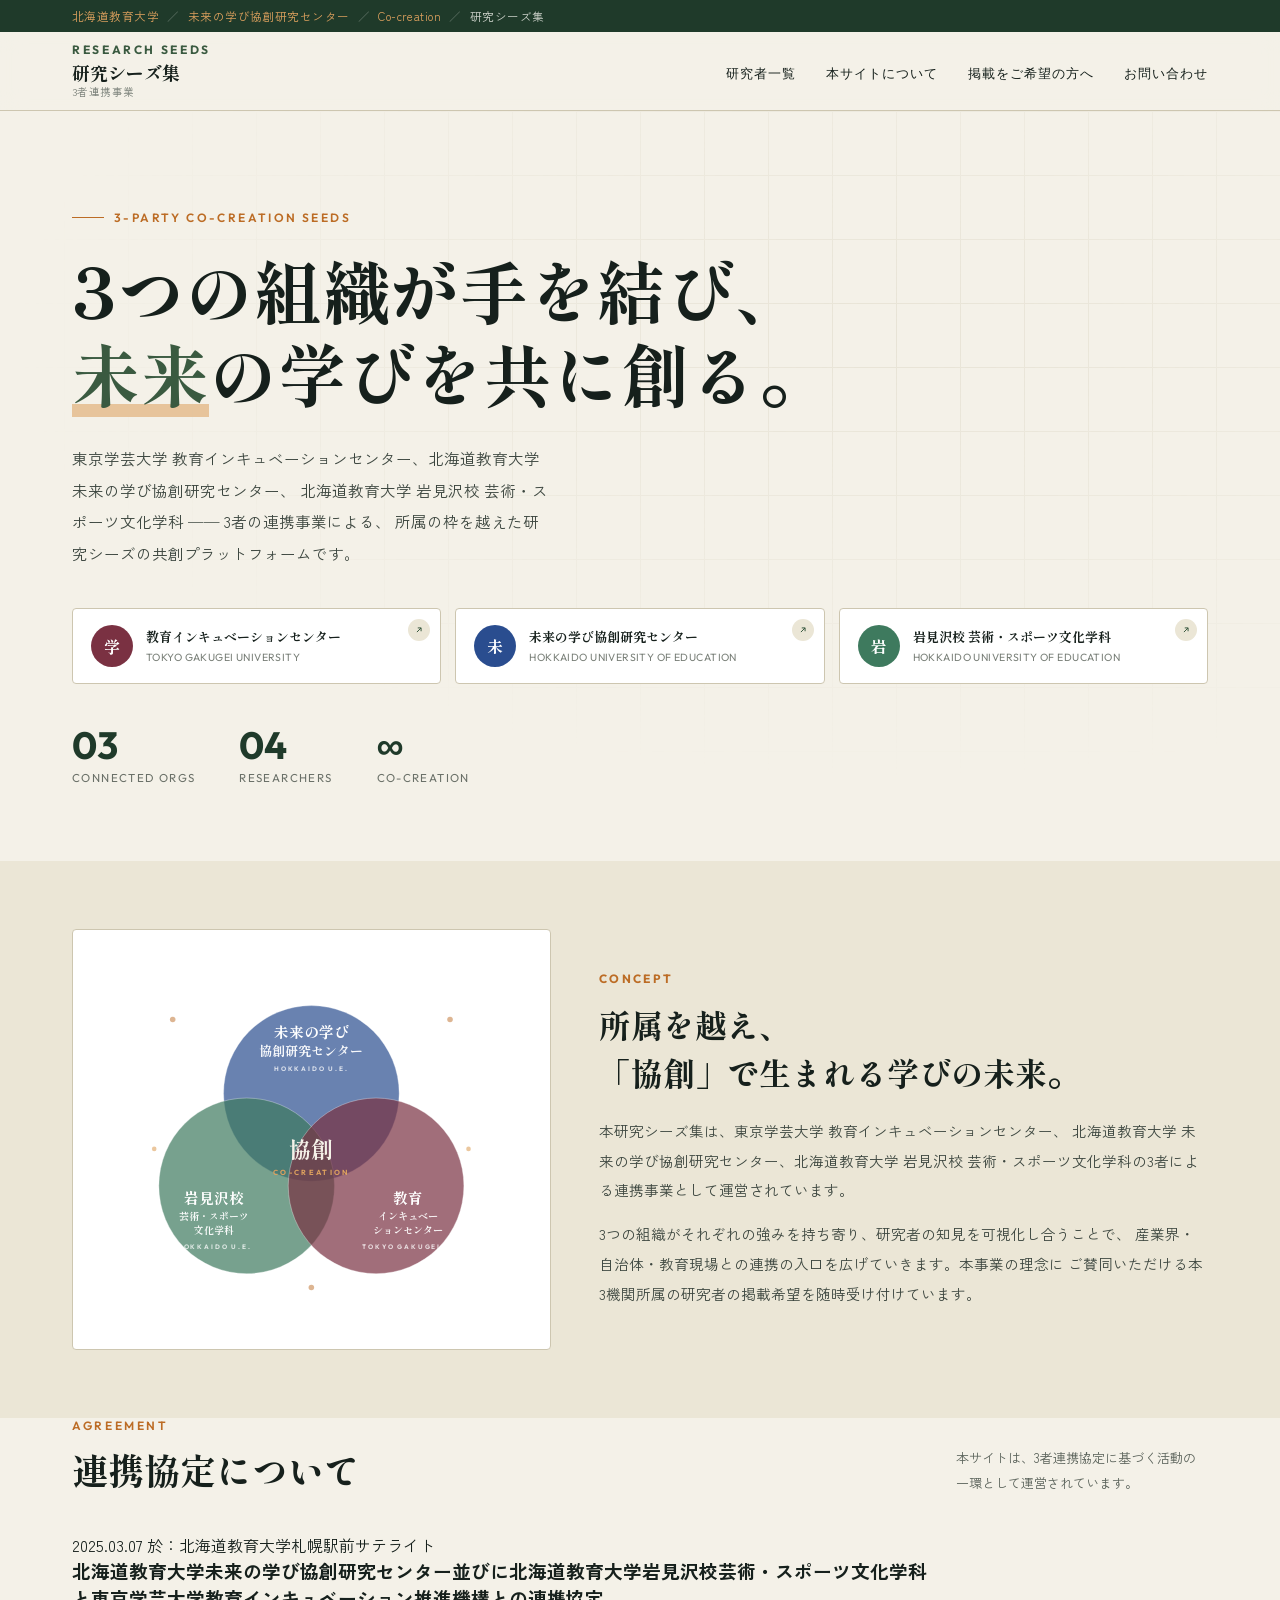
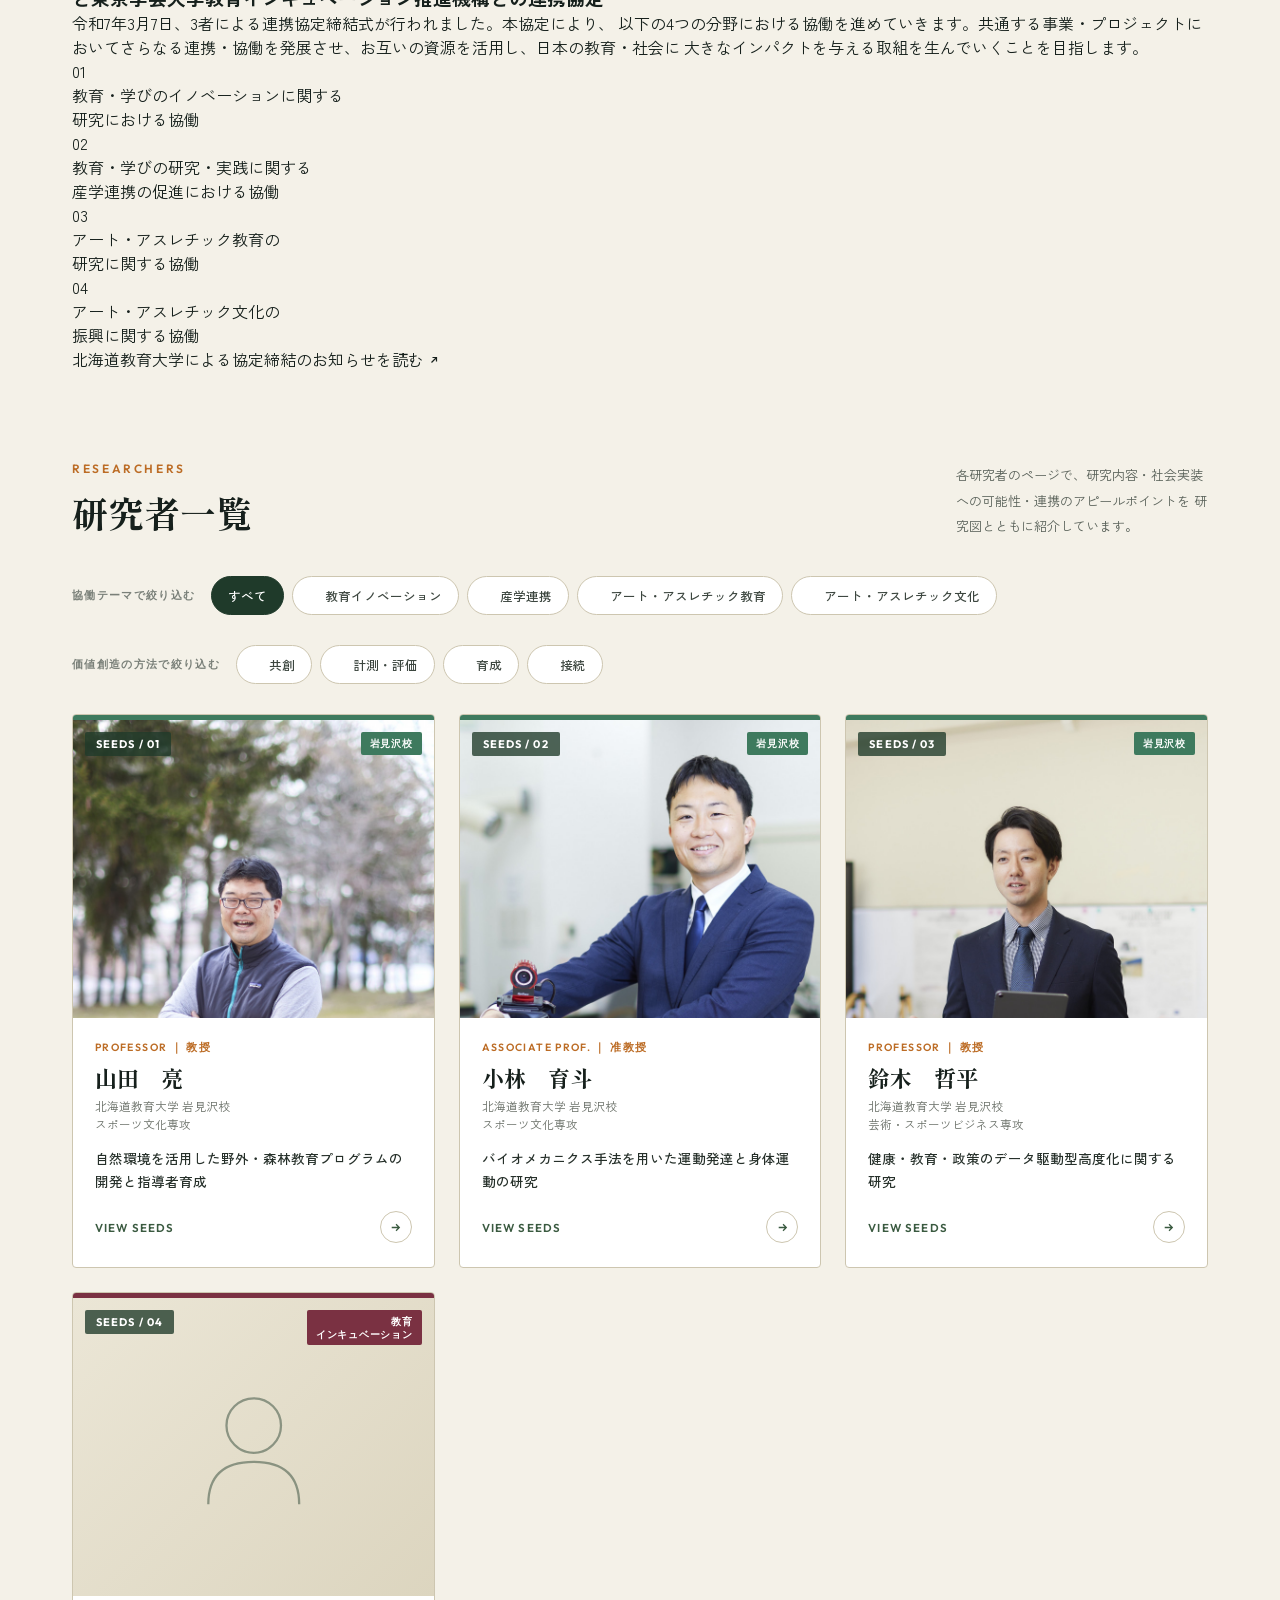
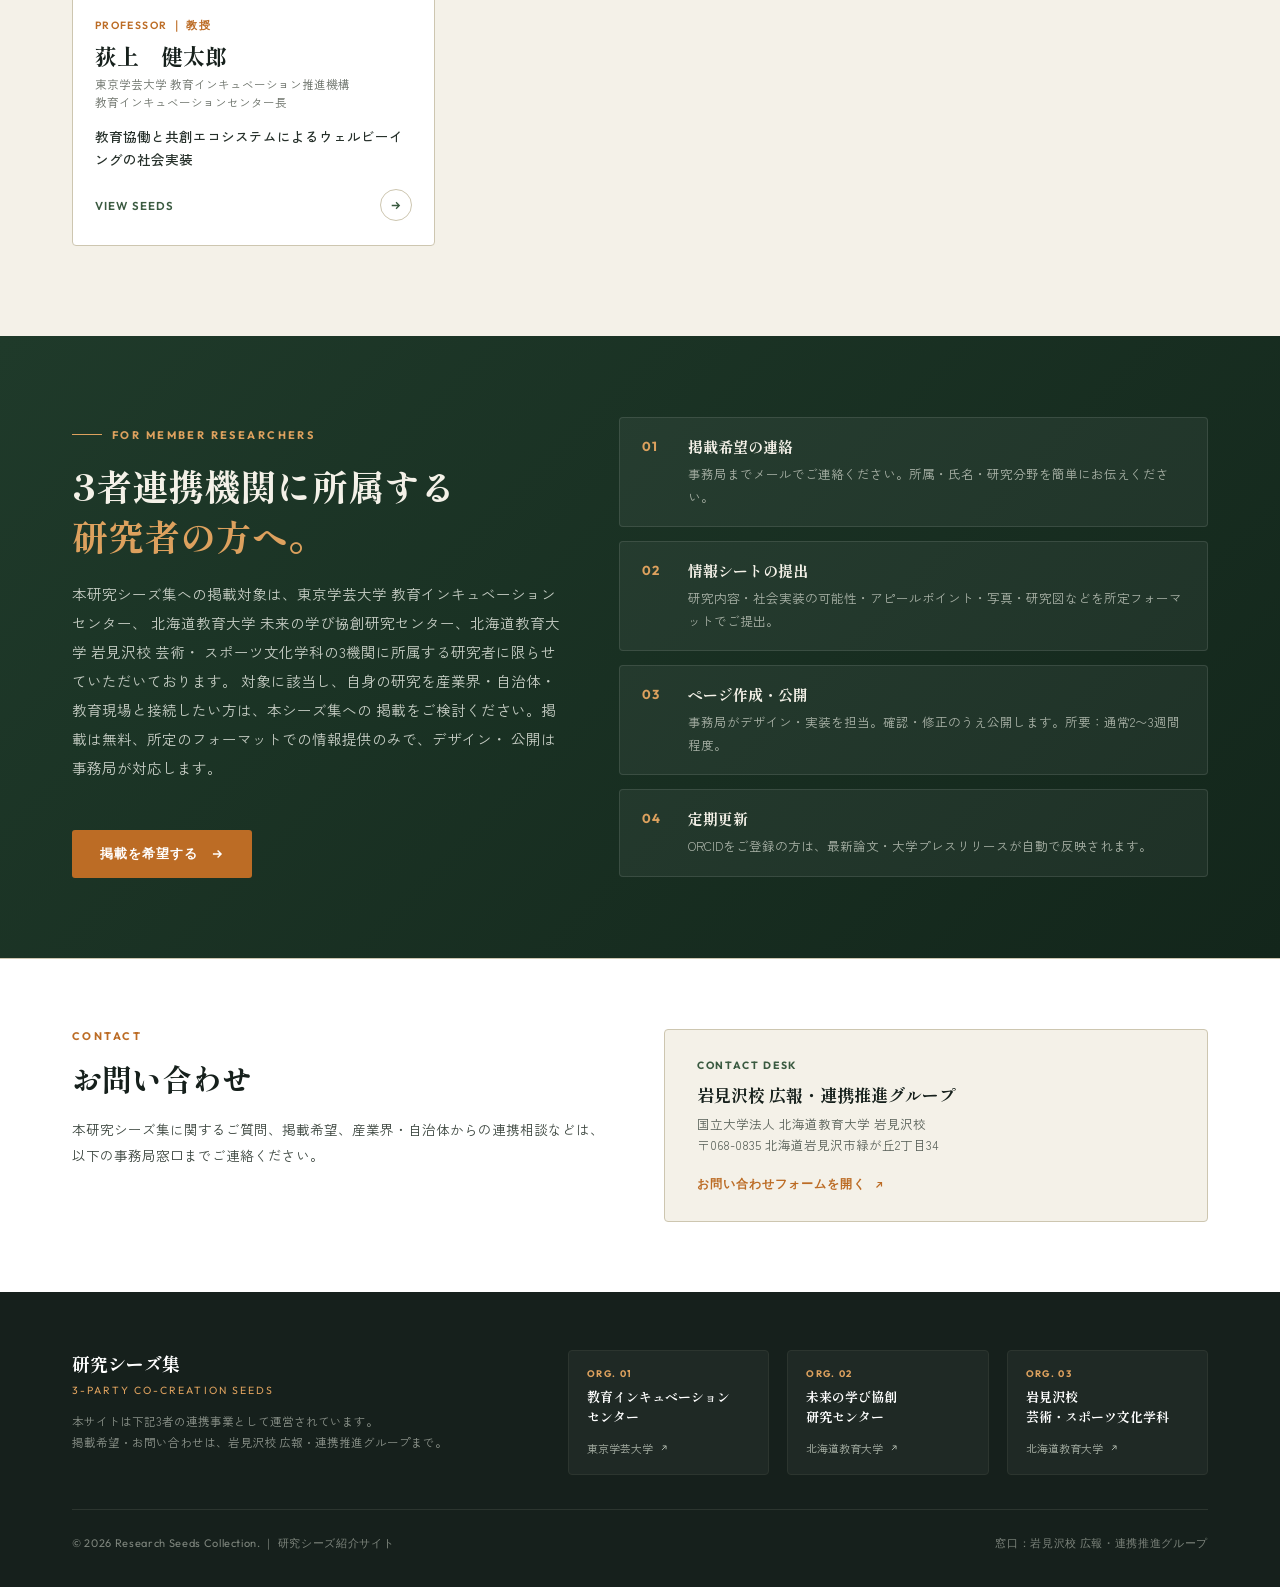
==== index.html @ f7428091 "Update index.html" ====
<!DOCTYPE html>
<html lang="ja">
<head>
<meta charset="UTF-8">
<meta name="viewport" content="width=device-width, initial-scale=1">
<title>研究シーズ集 ｜ 3者連携事業</title>
<link rel="preconnect" href="https://fonts.googleapis.com">
<link rel="preconnect" href="https://fonts.gstatic.com" crossorigin>
<link href="https://fonts.googleapis.com/css2?family=Zen+Kaku+Gothic+New:wght@400;500;700;900&family=Shippori+Mincho:wght@600;700;800&family=Outfit:wght@300;400;500;600;700&display=swap" rel="stylesheet">
<link rel="stylesheet" href="style.css">
</head>
<body>

<!-- host site breadcrumb -->
<div class="host-bar">
  <div class="wrap">
    <a href="https://www.hokkyodai.ac.jp/" target="_blank" rel="noopener">北海道教育大学</a>
    <span class="sep">／</span>
    <a href="https://www.hokkyodai.ac.jp/mirai/" target="_blank" rel="noopener">未来の学び協創研究センター</a>
    <span class="sep">／</span>
    <a href="https://www.hokkyodai.ac.jp/mirai/co-creation/" target="_blank" rel="noopener">Co-creation</a>
    <span class="sep">／</span>
    <span>研究シーズ集</span>
  </div>
</div>

<header>
<div class="wrap nav">
  <div class="brand">
    <span class="mark">RESEARCH SEEDS</span>
    <span class="jp">研究シーズ集</span>
    <span class="sub">3者連携事業</span>
  </div>
  <ul>
    <li><a href="#researchers">研究者一覧</a></li>
    <li><a href="#concept">本サイトについて</a></li>
    <li><a href="#join">掲載をご希望の方へ</a></li>
    <li><a href="#contact">お問い合わせ</a></li>
  </ul>
</div>
</header>

<!-- HERO -->
<section class="hero">
  <div class="hero-grid"></div>
  <div class="wrap hero-inner">
    <span class="eyebrow">3-PARTY CO-CREATION SEEDS</span>
    <h1>3つの組織が手を結び、<br><span class="accent">未来</span>の学びを共に創る。</h1>
    <p class="lead">
      東京学芸大学 教育インキュベーションセンター、北海道教育大学 未来の学び協創研究センター、
      北海道教育大学 岩見沢校 芸術・スポーツ文化学科 ── 3者の連携事業による、
      所属の枠を越えた研究シーズの共創プラットフォームです。
    </p>

    <div class="tri-orgs">
      <a class="org-chip o3" href="https://www.u-gakugei.ac.jp/" target="_blank" rel="noopener">
        <div class="ico">学</div>
        <div class="name">
          <div class="ja">教育インキュベーションセンター</div>
          <div class="univ">TOKYO GAKUGEI UNIVERSITY</div>
        </div>
        <span class="ext" aria-label="外部リンク"><svg width="10" height="10" viewBox="0 0 24 24" fill="none" stroke-width="2.4"><path d="M7 17L17 7M9 7h8v8"/></svg></span>
      </a>
      <a class="org-chip o1" href="https://www.hokkyodai.ac.jp/mirai/" target="_blank" rel="noopener">
        <div class="ico">未</div>
        <div class="name">
          <div class="ja">未来の学び協創研究センター</div>
          <div class="univ">HOKKAIDO UNIVERSITY OF EDUCATION</div>
        </div>
        <span class="ext" aria-label="外部リンク"><svg width="10" height="10" viewBox="0 0 24 24" fill="none" stroke-width="2.4"><path d="M7 17L17 7M9 7h8v8"/></svg></span>
      </a>
      <a class="org-chip o2" href="https://www.hokkyodai.ac.jp/iwa/" target="_blank" rel="noopener">
        <div class="ico">岩</div>
        <div class="name">
          <div class="ja">岩見沢校 芸術・スポーツ文化学科</div>
          <div class="univ">HOKKAIDO UNIVERSITY OF EDUCATION</div>
        </div>
        <span class="ext" aria-label="外部リンク"><svg width="10" height="10" viewBox="0 0 24 24" fill="none" stroke-width="2.4"><path d="M7 17L17 7M9 7h8v8"/></svg></span>
      </a>
    </div>

    <div class="hero-stats">
      <div class="stat"><div class="num">03</div><div class="lab">CONNECTED ORGS</div></div>
      <div class="stat"><div class="num">04</div><div class="lab">RESEARCHERS</div></div>
      <div class="stat"><div class="num">∞</div><div class="lab">CO-CREATION</div></div>
    </div>
  </div>
</section>

<!-- CONCEPT -->
<section class="concept" id="concept">
  <div class="wrap concept-grid">
    <div class="concept-art reveal">
      <!-- 3つの円が重なるベン図 -->
      <svg viewBox="0 0 420 380" xmlns="http://www.w3.org/2000/svg">
        <!-- 装飾粒子 -->
        <circle cx="60"  cy="60"  r="3" fill="#bc6c25" opacity=".5"/>
        <circle cx="360" cy="60"  r="3" fill="#bc6c25" opacity=".5"/>
        <circle cx="210" cy="350" r="3" fill="#bc6c25" opacity=".5"/>
        <circle cx="40"  cy="200" r="2.5" fill="#dda15e" opacity=".6"/>
        <circle cx="380" cy="200" r="2.5" fill="#dda15e" opacity=".6"/>

        <!-- 3つの半透明の円 -->
        <circle cx="210" cy="140" r="95" fill="#2a4d8f" opacity="0.7"/>
        <circle cx="210" cy="140" r="95" fill="none" stroke="#fff" stroke-width="1" opacity=".35"/>
        <circle cx="140" cy="240" r="95" fill="#3e7a5e" opacity="0.7"/>
        <circle cx="140" cy="240" r="95" fill="none" stroke="#fff" stroke-width="1" opacity=".35"/>
        <circle cx="280" cy="240" r="95" fill="#7a3142" opacity="0.7"/>
        <circle cx="280" cy="240" r="95" fill="none" stroke="#fff" stroke-width="1" opacity=".35"/>

        <!-- 未来センター（上の円の頂点付近） -->
        <text x="210" y="80" text-anchor="middle"
              font-family="Shippori Mincho" font-size="16" font-weight="800" fill="#fff">未来の学び</text>
        <text x="210" y="100" text-anchor="middle"
              font-family="Shippori Mincho" font-size="14" font-weight="700" fill="#fff" opacity=".95">協創研究センター</text>
        <text x="210" y="116" text-anchor="middle"
              font-family="Outfit" font-size="7" font-weight="700" fill="#fff" letter-spacing="2" opacity=".75">HOKKAIDO U.E.</text>

        <!-- 岩見沢（左下の円の左寄り） -->
        <text x="105" y="260" text-anchor="middle"
              font-family="Shippori Mincho" font-size="16" font-weight="800" fill="#fff">岩見沢校</text>
        <text x="105" y="277" text-anchor="middle"
              font-family="Shippori Mincho" font-size="10.5" font-weight="700" fill="#fff" opacity=".95">芸術・スポーツ</text>
        <text x="105" y="292" text-anchor="middle"
              font-family="Shippori Mincho" font-size="10.5" font-weight="700" fill="#fff" opacity=".95">文化学科</text>
        <text x="105" y="308" text-anchor="middle"
              font-family="Outfit" font-size="7" font-weight="700" fill="#fff" letter-spacing="2" opacity=".75">HOKKAIDO U.E.</text>

        <!-- 学芸大（右下の円の右寄り） -->
        <text x="315" y="260" text-anchor="middle"
              font-family="Shippori Mincho" font-size="16" font-weight="800" fill="#fff">教育</text>
        <text x="315" y="277" text-anchor="middle"
              font-family="Shippori Mincho" font-size="11" font-weight="700" fill="#fff" opacity=".95">インキュベー</text>
        <text x="315" y="292" text-anchor="middle"
              font-family="Shippori Mincho" font-size="11" font-weight="700" fill="#fff" opacity=".95">ションセンター</text>
        <text x="315" y="308" text-anchor="middle"
              font-family="Outfit" font-size="7" font-weight="700" fill="#fff" letter-spacing="2" opacity=".75">TOKYO GAKUGEI U.</text>

        <!-- 中央の協創 -->
        <text x="210" y="210" text-anchor="middle"
              font-family="Shippori Mincho" font-size="24" font-weight="800" fill="#f4f1e8">協創</text>
        <text x="210" y="228" text-anchor="middle"
              font-family="Outfit" font-size="8" font-weight="700" fill="#dda15e" letter-spacing="2.5">CO-CREATION</text>
      </svg>
    </div>
    <div class="concept-text reveal">
      <div class="ev">CONCEPT</div>
      <h2>所属を越え、<br>「協創」で生まれる学びの未来。</h2>
      <p>
        本研究シーズ集は、東京学芸大学 教育インキュベーションセンター、
        北海道教育大学 未来の学び協創研究センター、北海道教育大学 岩見沢校
        芸術・スポーツ文化学科の3者による連携事業として運営されています。
      </p>
      <p>
        3つの組織がそれぞれの強みを持ち寄り、研究者の知見を可視化し合うことで、
        産業界・自治体・教育現場との連携の入口を広げていきます。本事業の理念に
        ご賛同いただける本3機関所属の研究者の掲載希望を随時受け付けています。
      </p>
    </div>
  </div>
</section>


<!-- AGREEMENT -->
<section class="agreement" id="agreement">
  <div class="wrap">
    <div class="sec-head">
      <div class="t">
        <div class="en">AGREEMENT</div>
        <div class="jp">連携協定について</div>
      </div>
      <p class="desc">
        本サイトは、3者連携協定に基づく活動の一環として運営されています。
      </p>
    </div>

    <div class="agreement-card reveal">
      <div class="ag-meta">
        <span class="ag-date">2025.03.07</span>
        <span class="ag-place">於：北海道教育大学札幌駅前サテライト</span>
      </div>
      <h3 class="ag-title">北海道教育大学未来の学び協創研究センター並びに北海道教育大学岩見沢校芸術・スポーツ文化学科<br>と東京学芸大学教育インキュベーション推進機構との連携協定</h3>
      <p class="ag-body">
        令和7年3月7日、3者による連携協定締結式が行われました。本協定により、
        以下の4つの分野における協働を進めていきます。共通する事業・プロジェクトに
        おいてさらなる連携・協働を発展させ、お互いの資源を活用し、日本の教育・社会に
        大きなインパクトを与える取組を生んでいくことを目指します。
      </p>

      <div class="ag-areas">
        <div class="ag-area">
          <span class="ag-n">01</span>
          <div class="ag-t">教育・学びのイノベーションに関する<br>研究における協働</div>
        </div>
        <div class="ag-area">
          <span class="ag-n">02</span>
          <div class="ag-t">教育・学びの研究・実践に関する<br>産学連携の促進における協働</div>
        </div>
        <div class="ag-area">
          <span class="ag-n">03</span>
          <div class="ag-t">アート・アスレチック教育の<br>研究に関する協働</div>
        </div>
        <div class="ag-area">
          <span class="ag-n">04</span>
          <div class="ag-t">アート・アスレチック文化の<br>振興に関する協働</div>
        </div>
      </div>

      <a class="ag-link" href="https://www.hokkyodai.ac.jp/info_topics_hue/honbu/detail/20296.html" target="_blank" rel="noopener">
        北海道教育大学による協定締結のお知らせを読む
        <svg width="12" height="12" viewBox="0 0 24 24" fill="none" stroke="currentColor" stroke-width="2.4"><path d="M7 17L17 7M9 7h8v8"/></svg>
      </a>
    </div>
  </div>
</section>

<!-- RESEARCHERS -->
<section class="section" id="researchers">
  <div class="wrap">
    <div class="sec-head">
      <div class="t">
        <div class="en">RESEARCHERS</div>
        <div class="jp">研究者一覧</div>
      </div>
      <p class="desc">
        各研究者のページで、研究内容・社会実装への可能性・連携のアピールポイントを
        研究図とともに紹介しています。
      </p>
    </div>

    <div class="filters-wrap reveal">
      <div class="filters">
        <span class="fl">協働テーマで絞り込む</span>
        <button class="fbtn active" data-f="all">すべて</button>
        <button class="fbtn" data-f="t-edu"><span class="dot dot-t1"></span>教育イノベーション</button>
        <button class="fbtn" data-f="t-ind"><span class="dot dot-t2"></span>産学連携</button>
        <button class="fbtn" data-f="t-aae"><span class="dot dot-t3"></span>アート・アスレチック教育</button>
        <button class="fbtn" data-f="t-aac"><span class="dot dot-t4"></span>アート・アスレチック文化</button>
      </div>
      <div class="filters">
        <span class="fl">価値創造の方法で絞り込む</span>
        <button class="fbtn vbtn" data-f="v-co"><span class="dot dot-v1"></span>共創</button>
        <button class="fbtn vbtn" data-f="v-me"><span class="dot dot-v2"></span>計測・評価</button>
        <button class="fbtn vbtn" data-f="v-cu"><span class="dot dot-v3"></span>育成</button>
        <button class="fbtn vbtn" data-f="v-cn"><span class="dot dot-v4"></span>接続</button>
      </div>
    </div>

    <div class="cards">

      <!-- Yamada: アート・アスレチック教育, アート・アスレチック文化 / 育成, 接続 -->
      <a class="card reveal" data-tags="t-aae t-aac v-cu v-cn" href="yamada.html">
        <div class="card-univ-bar" style="background:#3e7a5e"></div>
        <div class="card-photo">
          <img src="assets/yamada.jpg" alt="山田 亮">
          <span class="card-no">SEEDS / 01</span>
          <span class="card-univ-badge" style="background:#3e7a5e">岩見沢校</span>
          <div class="card-tagrow">
            <span class="ctag t-aae">アート・アスレチック教育</span>
            <span class="ctag t-aac">アート・アスレチック文化</span>
            <span class="ctag v-cu">育成</span>
            <span class="ctag v-cn">接続</span>
          </div>
        </div>
        <div class="card-body">
          <div class="card-role">PROFESSOR ｜ 教授</div>
          <div class="card-name">山田　亮</div>
          <div class="card-affil">北海道教育大学 岩見沢校<br>スポーツ文化専攻</div>
          <div class="card-title">自然環境を活用した野外・森林教育プログラムの開発と指導者育成</div>
          <div class="card-link">
            <span>VIEW SEEDS</span>
            <span class="arr"><svg width="13" height="13" viewBox="0 0 24 24" fill="none" stroke-width="2.4"><path d="M5 12h14M13 6l6 6-6 6"/></svg></span>
          </div>
        </div>
      </a>

      <!-- Kobayashi: アート・アスレチック教育, 教育イノベーション / 計測・評価, 育成 -->
      <a class="card reveal" data-tags="t-aae t-edu v-me v-cu" href="kobayashi.html">
        <div class="card-univ-bar" style="background:#3e7a5e"></div>
        <div class="card-photo">
          <img src="assets/kobayashi.jpg" alt="小林 育斗">
          <span class="card-no">SEEDS / 02</span>
          <span class="card-univ-badge" style="background:#3e7a5e">岩見沢校</span>
          <div class="card-tagrow">
            <span class="ctag t-aae">アート・アスレチック教育</span>
            <span class="ctag t-edu">教育イノベーション</span>
            <span class="ctag v-me">計測・評価</span>
            <span class="ctag v-cu">育成</span>
          </div>
        </div>
        <div class="card-body">
          <div class="card-role">ASSOCIATE PROF. ｜ 准教授</div>
          <div class="card-name">小林　育斗</div>
          <div class="card-affil">北海道教育大学 岩見沢校<br>スポーツ文化専攻</div>
          <div class="card-title">バイオメカニクス手法を用いた運動発達と身体運動の研究</div>
          <div class="card-link">
            <span>VIEW SEEDS</span>
            <span class="arr"><svg width="13" height="13" viewBox="0 0 24 24" fill="none" stroke-width="2.4"><path d="M5 12h14M13 6l6 6-6 6"/></svg></span>
          </div>
        </div>
      </a>

      <!-- Suzuki: 教育イノベーション, 産学連携 / 計測・評価, 接続 -->
      <a class="card reveal" data-tags="t-edu t-ind v-me v-cn" href="suzuki.html">
        <div class="card-univ-bar" style="background:#3e7a5e"></div>
        <div class="card-photo">
          <img src="assets/suzuki.jpg" alt="鈴木 哲平">
          <span class="card-no">SEEDS / 03</span>
          <span class="card-univ-badge" style="background:#3e7a5e">岩見沢校</span>
          <div class="card-tagrow">
            <span class="ctag t-edu">教育イノベーション</span>
            <span class="ctag t-ind">産学連携</span>
            <span class="ctag v-me">計測・評価</span>
            <span class="ctag v-cn">接続</span>
          </div>
        </div>
        <div class="card-body">
          <div class="card-role">PROFESSOR ｜ 教授</div>
          <div class="card-name">鈴木　哲平</div>
          <div class="card-affil">北海道教育大学 岩見沢校<br>芸術・スポーツビジネス専攻</div>
          <div class="card-title">健康・教育・政策のデータ駆動型高度化に関する研究</div>
          <div class="card-link">
            <span>VIEW SEEDS</span>
            <span class="arr"><svg width="13" height="13" viewBox="0 0 24 24" fill="none" stroke-width="2.4"><path d="M5 12h14M13 6l6 6-6 6"/></svg></span>
          </div>
        </div>
      </a>

      <!-- Ogiue: 教育イノベーション, 産学連携, アート・アスレチック文化 / 共創, 接続 -->
      <a class="card reveal" data-tags="t-edu t-ind t-aac v-co v-cn" href="ogiue.html">
        <div class="card-univ-bar" style="background:#7a3142"></div>
        <div class="card-photo">
          <div class="placeholder">
            <svg viewBox="0 0 100 100" xmlns="http://www.w3.org/2000/svg">
              <circle cx="50" cy="36" r="18" fill="none" stroke="#1f3a2a" stroke-width="1.5"/>
              <path d="M20 88 Q20 60 50 60 Q80 60 80 88" fill="none" stroke="#1f3a2a" stroke-width="1.5"/>
            </svg>
          </div>
          <span class="card-no">SEEDS / 04</span>
          <span class="card-univ-badge" style="background:#7a3142">教育<br>インキュベーション</span>
          <div class="card-tagrow">
            <span class="ctag t-edu">教育イノベーション</span>
            <span class="ctag t-ind">産学連携</span>
            <span class="ctag t-aac">アート・アスレチック文化</span>
            <span class="ctag v-co">共創</span>
            <span class="ctag v-cn">接続</span>
          </div>
        </div>
        <div class="card-body">
          <div class="card-role">PROFESSOR ｜ 教授</div>
          <div class="card-name">荻上　健太郎</div>
          <div class="card-affil">東京学芸大学 教育インキュベーション推進機構<br>教育インキュベーションセンター長</div>
          <div class="card-title">教育協働と共創エコシステムによるウェルビーイングの社会実装</div>
          <div class="card-link">
            <span>VIEW SEEDS</span>
            <span class="arr"><svg width="13" height="13" viewBox="0 0 24 24" fill="none" stroke-width="2.4"><path d="M5 12h14M13 6l6 6-6 6"/></svg></span>
          </div>
        </div>
      </a>

    </div>
  </div>
</section>

<!-- RECRUIT / JOIN -->
<section class="recruit" id="join">
  <div class="wrap recruit-grid">
    <div class="reveal">
      <div class="recruit-eyebrow">FOR MEMBER RESEARCHERS</div>
      <h2>3者連携機関に所属する<br><span class="hl">研究者の方へ。</span></h2>
      <p class="lead">
        本研究シーズ集への掲載対象は、東京学芸大学 教育インキュベーションセンター、
        北海道教育大学 未来の学び協創研究センター、北海道教育大学 岩見沢校 芸術・
        スポーツ文化学科の3機関に所属する研究者に限らせていただいております。
        対象に該当し、自身の研究を産業界・自治体・教育現場と接続したい方は、本シーズ集への
        掲載をご検討ください。掲載は無料、所定のフォーマットでの情報提供のみで、デザイン・
        公開は事務局が対応します。
      </p>
      <a href="#contact" class="recruit-cta">
        掲載を希望する
        <svg width="14" height="14" viewBox="0 0 24 24" fill="none" stroke="#fff" stroke-width="2.4">
          <path d="M5 12h14M13 6l6 6-6 6"/>
        </svg>
      </a>
    </div>
    <div class="steps reveal">
      <div class="step">
        <span class="sn">01</span>
        <div>
          <h4>掲載希望の連絡</h4>
          <p>事務局までメールでご連絡ください。所属・氏名・研究分野を簡単にお伝えください。</p>
        </div>
      </div>
      <div class="step">
        <span class="sn">02</span>
        <div>
          <h4>情報シートの提出</h4>
          <p>研究内容・社会実装の可能性・アピールポイント・写真・研究図などを所定フォーマットでご提出。</p>
        </div>
      </div>
      <div class="step">
        <span class="sn">03</span>
        <div>
          <h4>ページ作成・公開</h4>
          <p>事務局がデザイン・実装を担当。確認・修正のうえ公開します。所要：通常2〜3週間程度。</p>
        </div>
      </div>
      <div class="step">
        <span class="sn">04</span>
        <div>
          <h4>定期更新</h4>
          <p>ORCIDをご登録の方は、最新論文・大学プレスリリースが自動で反映されます。</p>
        </div>
      </div>
    </div>
  </div>
</section>

<!-- CONTACT -->
<section class="contact-block" id="contact">
  <div class="wrap contact-grid">
    <div class="reveal">
      <div class="contact-eyebrow">CONTACT</div>
      <h2>お問い合わせ</h2>
      <p>
        本研究シーズ集に関するご質問、掲載希望、産業界・自治体からの連携相談などは、
        以下の事務局窓口までご連絡ください。
      </p>
    </div>
    <div class="contact-card reveal">
      <div class="ck">CONTACT DESK</div>
      <div class="cn">岩見沢校 広報・連携推進グループ</div>
      <div class="ca">
        国立大学法人 北海道教育大学 岩見沢校<br>
        〒068-0835 北海道岩見沢市緑が丘2丁目34
      </div>
      <a class="cl" href="https://www.hokkyodai.ac.jp/iwa/contact/index.html" target="_blank" rel="noopener">
        お問い合わせフォームを開く
        <svg width="12" height="12" viewBox="0 0 24 24" fill="none" stroke="currentColor" stroke-width="2.4"><path d="M7 17L17 7M9 7h8v8"/></svg>
      </a>
    </div>
  </div>
</section>

<!-- FOOTER -->
<footer>
  <div class="wrap">
    <div class="foot-top">
      <div class="foot-brand">
        <div class="jp">研究シーズ集</div>
        <div class="en">3-PARTY CO-CREATION SEEDS</div>
        <div class="meta">
          本サイトは下記3者の連携事業として運営されています。<br>
          掲載希望・お問い合わせは、岩見沢校 広報・連携推進グループまで。
        </div>
      </div>
      <div class="foot-orgs">
        <div class="foot-org">
          <div class="lk">ORG. 01</div>
          <div class="ln">教育インキュベーション<br>センター</div>
          <a href="https://www.u-gakugei.ac.jp/" target="_blank" rel="noopener">
            東京学芸大学
            <svg width="10" height="10" viewBox="0 0 24 24" fill="none" stroke="currentColor" stroke-width="2.4"><path d="M7 17L17 7M9 7h8v8"/></svg>
          </a>
        </div>
        <div class="foot-org">
          <div class="lk">ORG. 02</div>
          <div class="ln">未来の学び協創<br>研究センター</div>
          <a href="https://www.hokkyodai.ac.jp/mirai/" target="_blank" rel="noopener">
            北海道教育大学
            <svg width="10" height="10" viewBox="0 0 24 24" fill="none" stroke="currentColor" stroke-width="2.4"><path d="M7 17L17 7M9 7h8v8"/></svg>
          </a>
        </div>
        <div class="foot-org">
          <div class="lk">ORG. 03</div>
          <div class="ln">岩見沢校<br>芸術・スポーツ文化学科</div>
          <a href="https://www.hokkyodai.ac.jp/iwa/" target="_blank" rel="noopener">
            北海道教育大学
            <svg width="10" height="10" viewBox="0 0 24 24" fill="none" stroke="currentColor" stroke-width="2.4"><path d="M7 17L17 7M9 7h8v8"/></svg>
          </a>
        </div>
      </div>
    </div>
    <div class="foot-bottom">
      <span>© 2026 Research Seeds Collection. ｜ 研究シーズ紹介サイト</span>
      <span>窓口：岩見沢校 広報・連携推進グループ</span>
    </div>
  </div>
</footer>

<script>
// reveal
const io=new IntersectionObserver(es=>{
  es.forEach(e=>{if(e.isIntersecting){e.target.classList.add('in');io.unobserve(e.target)}});
},{threshold:.14});
document.querySelectorAll('.reveal').forEach((el,i)=>{
  el.style.transitionDelay=(i%3)*0.08+'s';
  io.observe(el);
});

// tag filter (multi-group: 協働テーマ + 価値創造)
const btns=document.querySelectorAll('.fbtn');
const cards=document.querySelectorAll('.card');
let activeTag = 'all';

btns.forEach(b=>b.addEventListener('click',()=>{
  // if clicking the active button, deactivate (reset to all)
  if(b.classList.contains('active') && b.dataset.f !== 'all'){
    btns.forEach(x=>x.classList.remove('active'));
    document.querySelector('.fbtn[data-f="all"]').classList.add('active');
    activeTag = 'all';
  } else {
    btns.forEach(x=>x.classList.remove('active'));
    b.classList.add('active');
    activeTag = b.dataset.f;
  }
  // Filter cards
  cards.forEach(c=>{
    const tags = (c.dataset.tags || '').split(' ');
    if(activeTag === 'all' || tags.includes(activeTag)){
      c.classList.remove('hidden');
    } else {
      c.classList.add('hidden');
    }
  });
}));
</script>
</body>
</html>
---- style.css ----
:root{
  --ink:#16201c;
  --paper:#f4f1e8;
  --paper-2:#ebe6d6;
  --moss:#3a5a40;
  --moss-deep:#1f3a2a;
  --clay:#bc6c25;
  --clay-soft:#dda15e;
  --line:#cdc6b0;
  --white:#ffffff;
  --hue-mirai:#2a4d8f;    /* 北教大・未来の学び協創研究センター */
  --hue-iwa:#3e7a5e;      /* 北教大・岩見沢校 */
  --tgu-inc:#7a3142;      /* 学芸大・教育インキュベーションセンター */
}
*{margin:0;padding:0;box-sizing:border-box}
html{scroll-behavior:smooth}
body{font-family:'Zen Kaku Gothic New','Outfit',sans-serif;background:var(--paper);
  color:var(--ink);-webkit-font-smoothing:antialiased;overflow-x:hidden}
a{color:inherit;text-decoration:none}
.wrap{max-width:1200px;margin:0 auto;padding:0 32px}

/* host site bar */
.host-bar{background:var(--moss-deep);color:#cfd4cc;font-size:11.5px;
  padding:8px 0;letter-spacing:.04em}
.host-bar .wrap{display:flex;align-items:center;gap:8px;flex-wrap:wrap}
.host-bar a{color:var(--clay-soft)}
.host-bar a:hover{color:#fff}
.host-bar .sep{opacity:.4}

/* header */
header{position:sticky;top:0;z-index:50;background:rgba(244,241,232,.92);
  backdrop-filter:blur(12px);border-bottom:1px solid var(--line)}
.nav{display:flex;align-items:center;justify-content:space-between;height:78px}
.brand{display:flex;flex-direction:column;line-height:1.2}
.brand .mark{font-family:'Outfit',sans-serif;font-weight:700;font-size:12px;
  letter-spacing:.22em;color:var(--moss)}
.brand .jp{font-family:'Shippori Mincho',serif;font-weight:800;font-size:18px;
  margin-top:4px}
.brand .sub{font-size:10.5px;color:#7a8079;margin-top:3px;letter-spacing:.04em}
.nav ul{display:flex;gap:30px;list-style:none}
.nav ul a{font-family:'Outfit',sans-serif;font-size:12.5px;font-weight:500;
  letter-spacing:.08em;position:relative;padding:6px 0}
.nav ul a::after{content:"";position:absolute;left:0;bottom:0;width:0;height:2px;
  background:var(--clay);transition:width .3s ease}
.nav ul a:hover::after{width:100%}
@media(max-width:840px){.nav ul{display:none}}

/* hero */
.hero{position:relative;padding:88px 0 76px;overflow:hidden}
.hero-grid{position:absolute;inset:0;
  background-image:linear-gradient(var(--line) 1px,transparent 1px),
    linear-gradient(90deg,var(--line) 1px,transparent 1px);
  background-size:64px 64px;opacity:.32;
  -webkit-mask-image:radial-gradient(ellipse 70% 60% at 70% 30%,#000,transparent);
  mask-image:radial-gradient(ellipse 70% 60% at 70% 30%,#000,transparent)}
.hero-inner{position:relative}
.eyebrow{display:inline-flex;align-items:center;gap:10px;
  font-family:'Outfit',sans-serif;font-size:12px;font-weight:600;
  letter-spacing:.2em;color:var(--clay);margin-bottom:24px}
.eyebrow::before{content:"";width:32px;height:1px;background:var(--clay)}
.hero h1{font-family:'Shippori Mincho',serif;font-weight:800;
  font-size:clamp(34px,5.4vw,68px);line-height:1.22;letter-spacing:.01em;max-width:20ch}
.hero h1 .accent{color:var(--moss);position:relative}
.hero h1 .accent::after{content:"";position:absolute;left:0;right:0;bottom:.08em;
  height:.18em;background:var(--clay-soft);opacity:.55;z-index:-1}
.hero p.lead{margin-top:28px;max-width:60ch;font-size:15.5px;line-height:2.05;color:#3c463f}

/* 3つの主催組織チップ */
.tri-orgs{display:grid;grid-template-columns:repeat(3,1fr);gap:14px;margin-top:38px}
@media(max-width:880px){.tri-orgs{grid-template-columns:1fr}}
.org-chip{
  display:flex;align-items:center;gap:13px;background:var(--white);
  border:1px solid var(--line);border-radius:4px;padding:16px 18px;
  transition:transform .3s cubic-bezier(.2,.7,.2,1),box-shadow .3s ease,border-color .3s ease;
  position:relative;color:inherit;
}
a.org-chip:hover{
  transform:translateY(-3px);
  box-shadow:0 14px 28px -16px rgba(31,58,42,.35);
  border-color:var(--clay);
}
.org-chip .ico{
  width:42px;height:42px;border-radius:50%;display:flex;align-items:center;
  justify-content:center;color:#fff;font-family:'Shippori Mincho',serif;
  font-weight:800;font-size:16px;flex-shrink:0;
}
.org-chip.o1 .ico{background:var(--hue-mirai)}
.org-chip.o2 .ico{background:var(--hue-iwa)}
.org-chip.o3 .ico{background:var(--tgu-inc)}
.org-chip .name .ja{font-family:'Shippori Mincho',serif;font-weight:700;font-size:13px;
  line-height:1.45}
.org-chip .name .univ{font-size:10.5px;color:#7a8079;margin-top:3px;
  font-family:'Outfit',sans-serif;letter-spacing:.04em}
.org-chip .ext{position:absolute;top:10px;right:10px;
  width:22px;height:22px;border-radius:50%;background:var(--paper-2);
  display:flex;align-items:center;justify-content:center;
  transition:background .3s ease}
a.org-chip:hover .ext{background:var(--clay)}
.org-chip .ext svg{stroke:var(--moss);transition:stroke .3s ease}
a.org-chip:hover .ext svg{stroke:#fff}

.hero-stats{display:flex;gap:44px;margin-top:42px;flex-wrap:wrap}
.hero-stats .stat .num{font-family:'Outfit',sans-serif;font-weight:700;
  font-size:38px;color:var(--moss-deep);line-height:1}
.hero-stats .stat .lab{font-size:11.5px;letter-spacing:.12em;color:#6a7068;
  margin-top:6px;font-family:'Outfit',sans-serif}

/* concept */
.concept{padding:68px 0;background:var(--paper-2)}
.concept-grid{display:grid;grid-template-columns:1.1fr 1.4fr;gap:48px;align-items:center}
@media(max-width:880px){.concept-grid{grid-template-columns:1fr;gap:32px}}
.concept-art{background:var(--white);border:1px solid var(--line);border-radius:4px;
  padding:34px;position:relative;aspect-ratio:5/4.4;
  display:flex;align-items:center;justify-content:center}
.concept-art svg{width:100%;height:100%;max-width:420px}
.concept-text .ev{font-family:'Outfit',sans-serif;font-weight:700;font-size:12px;
  letter-spacing:.2em;color:var(--clay);margin-bottom:14px}
.concept-text h2{font-family:'Shippori Mincho',serif;font-weight:800;
  font-size:clamp(24px,3vw,32px);line-height:1.5;margin-bottom:20px}
.concept-text p{font-size:14.5px;line-height:2.05;color:#3c463f;margin-bottom:14px}
.concept-text p:last-child{margin-bottom:0}

/* section */
.section{padding:90px 0}
.sec-head{display:flex;align-items:flex-end;justify-content:space-between;
  margin-bottom:38px;flex-wrap:wrap;gap:20px}
.sec-head .t .en{font-family:'Outfit',sans-serif;font-size:12px;font-weight:600;
  letter-spacing:.22em;color:var(--clay)}
.sec-head .t .jp{font-family:'Shippori Mincho',serif;font-weight:800;
  font-size:clamp(26px,3.4vw,36px);margin-top:10px}
.sec-head .desc{max-width:36ch;font-size:13px;line-height:1.95;color:#5a625a}

/* filter */
.filters{display:flex;gap:8px;margin-bottom:30px;flex-wrap:wrap;align-items:center}
.filters .fl{font-family:'Outfit',sans-serif;font-size:11px;font-weight:600;
  letter-spacing:.12em;color:#7a8079;margin-right:8px}
.fbtn{font-family:'Zen Kaku Gothic New',sans-serif;font-size:12.5px;font-weight:500;
  background:var(--white);border:1px solid var(--line);color:#3c463f;
  padding:9px 16px;border-radius:99px;cursor:pointer;transition:all .25s ease;
  display:inline-flex;align-items:center;gap:8px}
.fbtn:hover{border-color:var(--clay)}
.fbtn.active{background:var(--moss-deep);border-color:var(--moss-deep);color:#fff}
.fbtn .dot{width:8px;height:8px;border-radius:50%;display:inline-block}
.fbtn[data-f="o1"] .dot{background:var(--hue-mirai)}
.fbtn[data-f="o2"] .dot{background:var(--hue-iwa)}
.fbtn[data-f="o3"] .dot{background:var(--tgu-inc)}

/* cards */
.cards{display:grid;grid-template-columns:repeat(3,1fr);gap:24px}
@media(max-width:980px){.cards{grid-template-columns:repeat(2,1fr)}}
@media(max-width:640px){.cards{grid-template-columns:1fr}}
.card{background:var(--white);border:1px solid var(--line);border-radius:4px;
  overflow:hidden;display:flex;flex-direction:column;
  transition:transform .4s cubic-bezier(.2,.7,.2,1),box-shadow .4s ease,opacity .3s;
  position:relative}
.card:hover{transform:translateY(-6px);box-shadow:0 22px 44px -22px rgba(31,58,42,.4)}
.card.hidden{display:none}
.card-univ-bar{height:5px;background:var(--moss)}
.card[data-org="o1"] .card-univ-bar{background:var(--hue-mirai)}
.card[data-org="o2"] .card-univ-bar{background:var(--hue-iwa)}
.card[data-org="o3"] .card-univ-bar{background:var(--tgu-inc)}

.card-photo{position:relative;aspect-ratio:4/3.3;overflow:hidden;background:var(--paper-2)}
.card-photo img{width:100%;height:100%;object-fit:cover;object-position:center top;
  filter:saturate(.96);transition:transform .6s cubic-bezier(.2,.7,.2,1)}
.card:hover .card-photo img{transform:scale(1.05)}
.card-photo .placeholder{width:100%;height:100%;display:flex;align-items:center;
  justify-content:center;background:linear-gradient(135deg,var(--paper-2) 0%,#dcd5bf 100%)}
.card-photo .placeholder svg{width:42%;opacity:.45}
.card-no{position:absolute;top:12px;left:12px;
  font-family:'Outfit',sans-serif;font-weight:700;font-size:11px;
  letter-spacing:.1em;color:#fff;background:rgba(31,58,42,.78);
  padding:5px 11px;border-radius:2px}
.card-univ-badge{position:absolute;top:12px;right:12px;
  font-family:'Outfit',sans-serif;font-size:9.5px;font-weight:700;
  letter-spacing:.08em;color:#fff;padding:5px 9px;border-radius:2px;
  max-width:62%;text-align:right;line-height:1.3}
.card[data-org="o1"] .card-univ-badge{background:var(--hue-mirai)}
.card[data-org="o2"] .card-univ-badge{background:var(--hue-iwa)}
.card[data-org="o3"] .card-univ-badge{background:var(--tgu-inc)}
.card-field{position:absolute;bottom:12px;left:12px;right:12px;
  display:flex;flex-wrap:wrap;gap:5px}
.tag{font-family:'Outfit',sans-serif;font-size:10px;font-weight:600;
  letter-spacing:.05em;background:rgba(244,241,232,.94);color:var(--moss-deep);
  padding:4px 9px;border-radius:2px}
.card-body{padding:22px 22px 24px;display:flex;flex-direction:column;flex:1}
.card-role{font-family:'Outfit',sans-serif;font-size:10.5px;font-weight:600;
  letter-spacing:.13em;color:var(--clay)}
.card-name{font-family:'Shippori Mincho',serif;font-weight:800;font-size:22px;
  margin-top:6px}
.card-affil{font-size:11.5px;color:#6a7068;margin-top:5px;line-height:1.55}
.card-title{font-size:13.5px;line-height:1.7;font-weight:500;margin-top:14px;color:#26302a}
.card-link{margin-top:auto;padding-top:18px;display:flex;align-items:center;
  justify-content:space-between}
.card-link span{font-family:'Outfit',sans-serif;font-size:11.5px;font-weight:600;
  letter-spacing:.1em;color:var(--moss)}
.card-link .arr{width:32px;height:32px;border-radius:50%;border:1px solid var(--line);
  display:flex;align-items:center;justify-content:center;
  transition:background .3s,border-color .3s}
.card:hover .card-link .arr{background:var(--clay);border-color:var(--clay)}
.card-link .arr svg{stroke:var(--moss);transition:stroke .3s}
.card:hover .card-link .arr svg{stroke:#fff}

/* recruit */
.recruit{background:linear-gradient(135deg,var(--moss-deep) 0%,#13261b 100%);
  color:var(--paper)}
.recruit .wrap{padding:80px 32px}
.recruit-grid{display:grid;grid-template-columns:1fr 1.2fr;gap:56px;align-items:center}
@media(max-width:880px){.recruit-grid{grid-template-columns:1fr;gap:34px}}
.recruit h2{font-family:'Shippori Mincho',serif;font-weight:800;
  font-size:clamp(26px,3.4vw,36px);line-height:1.4;margin-bottom:18px}
.recruit h2 .hl{color:var(--clay-soft)}
.recruit .lead{font-size:14.5px;line-height:2;color:#c6cdc4;margin-bottom:24px}
.recruit-eyebrow{font-family:'Outfit',sans-serif;font-size:11px;font-weight:700;
  letter-spacing:.22em;color:var(--clay-soft);margin-bottom:18px;
  display:inline-flex;align-items:center;gap:10px}
.recruit-eyebrow::before{content:"";width:30px;height:1px;background:var(--clay-soft)}
.steps{display:flex;flex-direction:column;gap:14px}
.step{background:rgba(255,255,255,.05);border:1px solid rgba(255,255,255,.1);
  padding:18px 22px;border-radius:4px;display:grid;grid-template-columns:auto 1fr;
  gap:16px;align-items:flex-start}
.step .sn{font-family:'Outfit',sans-serif;font-weight:700;font-size:13px;
  color:var(--clay-soft);letter-spacing:.06em;padding-top:2px;min-width:30px}
.step h4{font-family:'Shippori Mincho',serif;font-weight:700;font-size:15px;margin-bottom:6px}
.step p{font-size:12.5px;line-height:1.8;color:#a8b1a6}
.recruit-cta{margin-top:24px;display:inline-flex;align-items:center;gap:12px;
  background:var(--clay);color:#fff;padding:15px 28px;border-radius:3px;
  font-family:'Outfit',sans-serif;font-weight:600;font-size:12.5px;letter-spacing:.08em;
  transition:background .3s,transform .3s}
.recruit-cta:hover{background:var(--clay-soft);transform:translateY(-3px)}

/* contact section */
.contact-block{padding:70px 0;background:var(--white);border-top:1px solid var(--line)}
.contact-grid{display:grid;grid-template-columns:1fr 1fr;gap:48px;align-items:start}
@media(max-width:760px){.contact-grid{grid-template-columns:1fr;gap:30px}}
.contact-eyebrow{font-family:'Outfit',sans-serif;font-size:11px;font-weight:700;
  letter-spacing:.22em;color:var(--clay);margin-bottom:14px}
.contact-block h2{font-family:'Shippori Mincho',serif;font-weight:800;
  font-size:clamp(24px,3vw,30px);line-height:1.45;margin-bottom:16px}
.contact-block p{font-size:13.5px;line-height:1.95;color:#3c463f}
.contact-card{background:var(--paper);border:1px solid var(--line);border-radius:4px;
  padding:28px 32px}
.contact-card .ck{font-family:'Outfit',sans-serif;font-size:10.5px;font-weight:700;
  letter-spacing:.16em;color:var(--moss);margin-bottom:10px}
.contact-card .cn{font-family:'Shippori Mincho',serif;font-weight:700;font-size:17px;
  margin-bottom:6px}
.contact-card .ca{font-size:12.5px;color:#5a625a;line-height:1.7;margin-bottom:14px}
.contact-card a.cl{display:inline-flex;align-items:center;gap:8px;
  font-family:'Outfit',sans-serif;font-size:12px;font-weight:600;
  letter-spacing:.08em;color:var(--clay)}
.contact-card a.cl:hover{color:var(--moss-deep)}

/* partners */
.partners{padding:60px 0;background:var(--paper-2);border-top:1px solid var(--line)}
.partners h3{font-family:'Shippori Mincho',serif;font-weight:700;font-size:18px;
  text-align:center;margin-bottom:8px}
.partners .sub{text-align:center;font-size:12px;color:#7a8079;margin-bottom:32px}
.partners-list{display:flex;justify-content:center;gap:48px;flex-wrap:wrap;align-items:center}
.partner{font-family:'Shippori Mincho',serif;font-weight:700;font-size:15px;color:#7a8079}

/* footer */
footer{background:var(--ink);color:#cfd4cc;padding:58px 0 36px}
.foot-top{display:grid;grid-template-columns:1.4fr 2fr;gap:48px;
  padding-bottom:34px;border-bottom:1px solid #2c352f}
@media(max-width:760px){.foot-top{grid-template-columns:1fr;gap:32px}}
.foot-brand .jp{font-family:'Shippori Mincho',serif;font-weight:800;font-size:18px;color:#fff}
.foot-brand .en{font-family:'Outfit',sans-serif;font-size:10.5px;letter-spacing:.2em;
  color:var(--clay-soft);margin-top:7px}
.foot-brand .meta{font-size:11.5px;color:#8a9189;margin-top:14px;line-height:1.8}
.foot-orgs{display:grid;grid-template-columns:1fr 1fr 1fr;gap:18px}
@media(max-width:600px){.foot-orgs{grid-template-columns:1fr}}
.foot-org{background:rgba(255,255,255,.04);border:1px solid #2c352f;
  border-radius:4px;padding:16px 18px}
.foot-org .lk{font-family:'Outfit',sans-serif;font-size:9.5px;font-weight:700;
  letter-spacing:.14em;color:var(--clay-soft);margin-bottom:8px}
.foot-org .ln{font-family:'Shippori Mincho',serif;font-weight:700;font-size:13px;
  color:#fff;line-height:1.5;margin-bottom:8px}
.foot-org a{font-size:11px;color:#a8b1a6;display:inline-flex;align-items:center;gap:6px}
.foot-org a:hover{color:var(--clay-soft)}
.foot-bottom{padding-top:26px;display:flex;justify-content:space-between;flex-wrap:wrap;
  gap:14px;font-family:'Outfit',sans-serif;font-size:11px;
  letter-spacing:.06em;color:#7d847c}
.foot-bottom a{color:#7d847c}
.foot-bottom a:hover{color:var(--clay-soft)}

/* reveal */
.reveal{opacity:0;transform:translateY(28px);
  transition:opacity .7s ease,transform .7s cubic-bezier(.2,.7,.2,1)}
.reveal.in{opacity:1;transform:none}
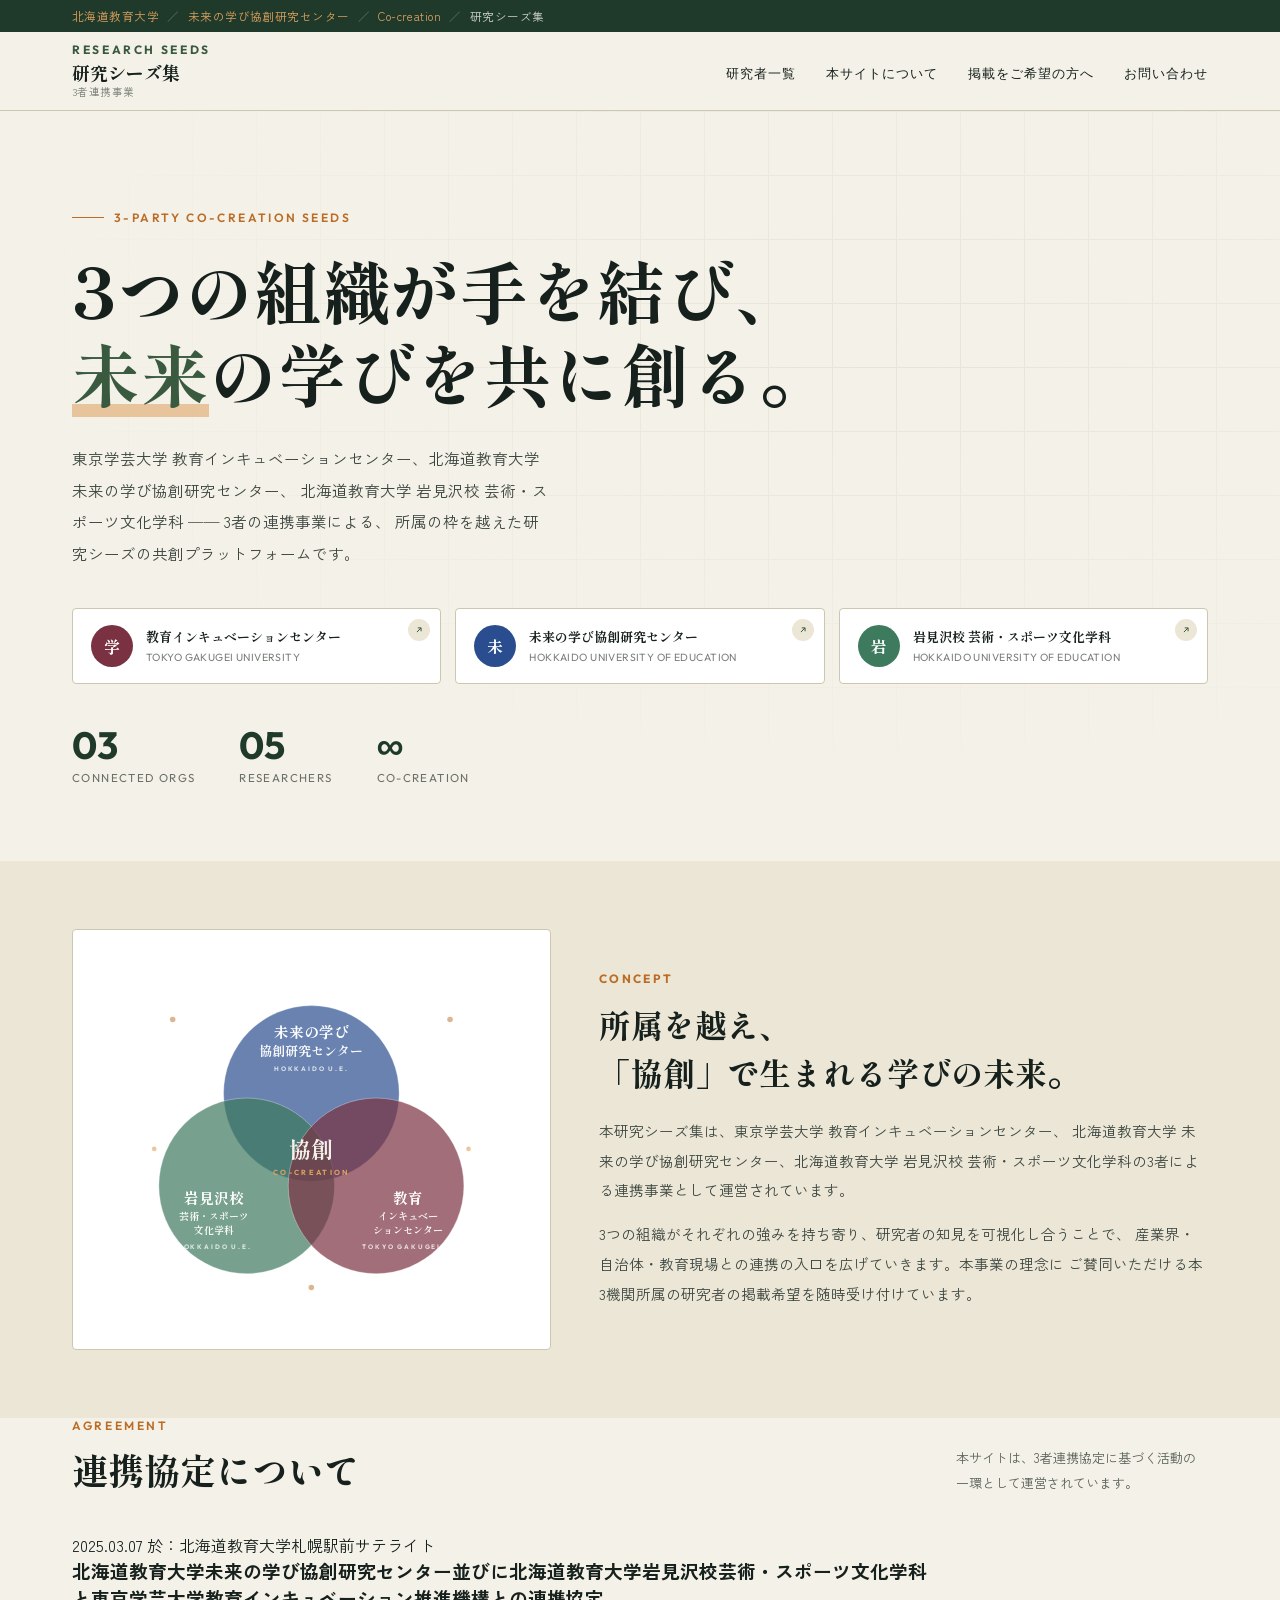
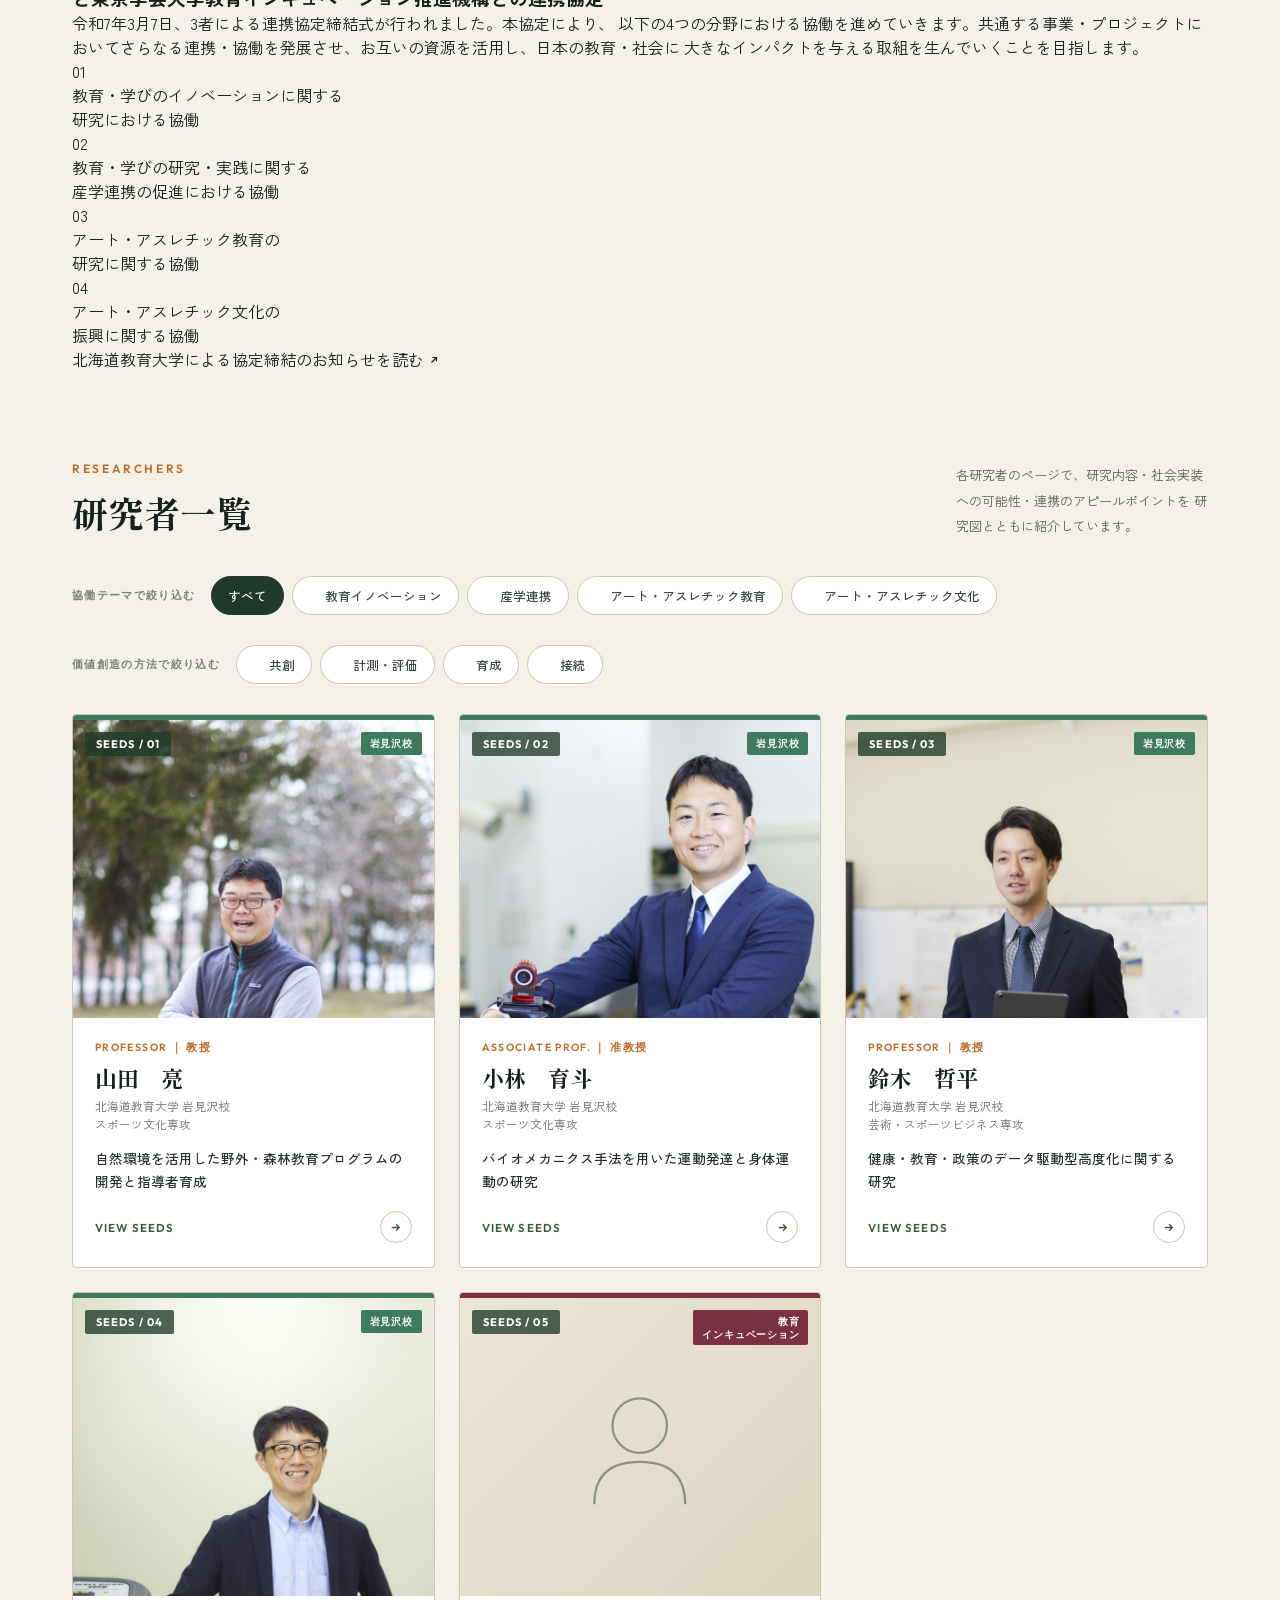
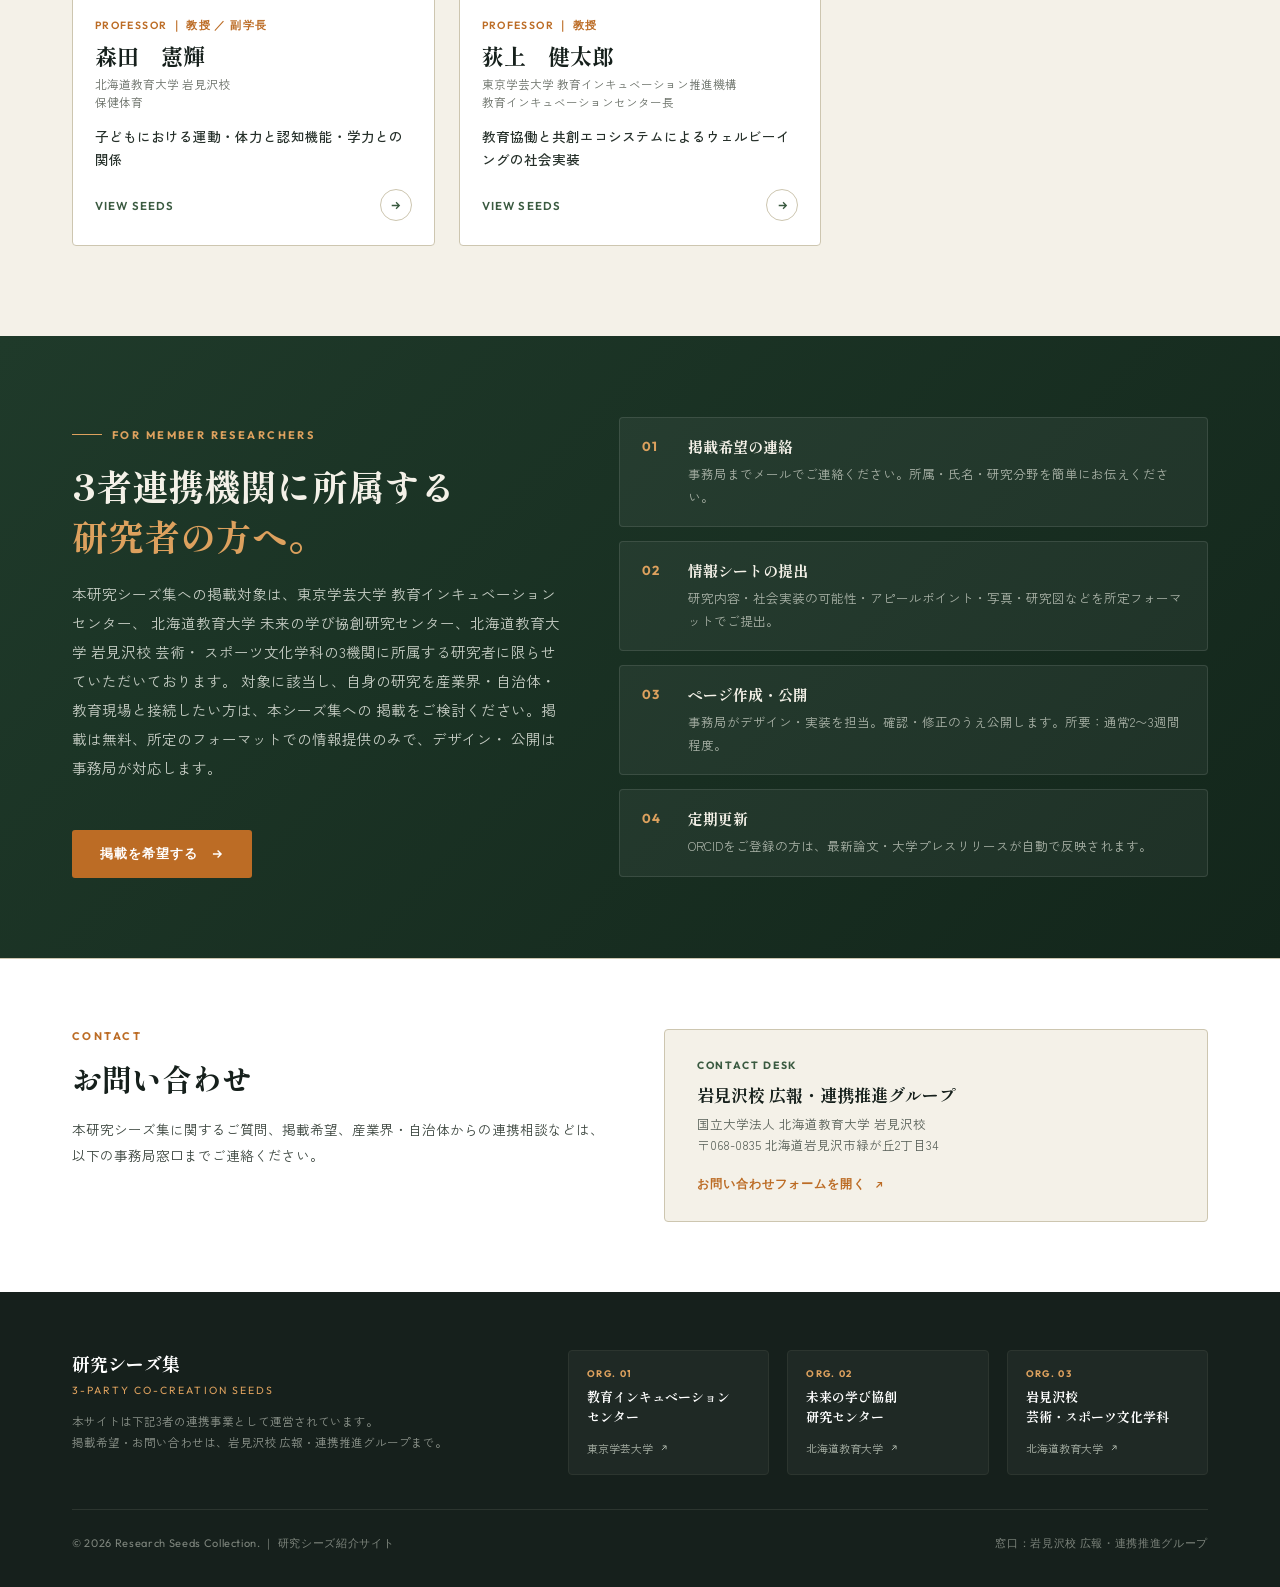
==== commit aaf8a26d: "Update index.html" ====
--- a/index.html
+++ b/index.html
@@ -81,7 +81,7 @@
 
     <div class="hero-stats">
       <div class="stat"><div class="num">03</div><div class="lab">CONNECTED ORGS</div></div>
-      <div class="stat"><div class="num">04</div><div class="lab">RESEARCHERS</div></div>
+      <div class="stat"><div class="num">05</div><div class="lab">RESEARCHERS</div></div>
       <div class="stat"><div class="num">∞</div><div class="lab">CO-CREATION</div></div>
     </div>
   </div>
@@ -91,16 +91,13 @@
 <section class="concept" id="concept">
   <div class="wrap concept-grid">
     <div class="concept-art reveal">
-      <!-- 3つの円が重なるベン図 -->
       <svg viewBox="0 0 420 380" xmlns="http://www.w3.org/2000/svg">
-        <!-- 装飾粒子 -->
         <circle cx="60"  cy="60"  r="3" fill="#bc6c25" opacity=".5"/>
         <circle cx="360" cy="60"  r="3" fill="#bc6c25" opacity=".5"/>
         <circle cx="210" cy="350" r="3" fill="#bc6c25" opacity=".5"/>
         <circle cx="40"  cy="200" r="2.5" fill="#dda15e" opacity=".6"/>
         <circle cx="380" cy="200" r="2.5" fill="#dda15e" opacity=".6"/>
 
-        <!-- 3つの半透明の円 -->
         <circle cx="210" cy="140" r="95" fill="#2a4d8f" opacity="0.7"/>
         <circle cx="210" cy="140" r="95" fill="none" stroke="#fff" stroke-width="1" opacity=".35"/>
         <circle cx="140" cy="240" r="95" fill="#3e7a5e" opacity="0.7"/>
@@ -108,7 +105,6 @@
         <circle cx="280" cy="240" r="95" fill="#7a3142" opacity="0.7"/>
         <circle cx="280" cy="240" r="95" fill="none" stroke="#fff" stroke-width="1" opacity=".35"/>
 
-        <!-- 未来センター（上の円の頂点付近） -->
         <text x="210" y="80" text-anchor="middle"
               font-family="Shippori Mincho" font-size="16" font-weight="800" fill="#fff">未来の学び</text>
         <text x="210" y="100" text-anchor="middle"
@@ -116,7 +112,6 @@
         <text x="210" y="116" text-anchor="middle"
               font-family="Outfit" font-size="7" font-weight="700" fill="#fff" letter-spacing="2" opacity=".75">HOKKAIDO U.E.</text>
 
-        <!-- 岩見沢（左下の円の左寄り） -->
         <text x="105" y="260" text-anchor="middle"
               font-family="Shippori Mincho" font-size="16" font-weight="800" fill="#fff">岩見沢校</text>
         <text x="105" y="277" text-anchor="middle"
@@ -126,7 +121,6 @@
         <text x="105" y="308" text-anchor="middle"
               font-family="Outfit" font-size="7" font-weight="700" fill="#fff" letter-spacing="2" opacity=".75">HOKKAIDO U.E.</text>
 
-        <!-- 学芸大（右下の円の右寄り） -->
         <text x="315" y="260" text-anchor="middle"
               font-family="Shippori Mincho" font-size="16" font-weight="800" fill="#fff">教育</text>
         <text x="315" y="277" text-anchor="middle"
@@ -136,7 +130,6 @@
         <text x="315" y="308" text-anchor="middle"
               font-family="Outfit" font-size="7" font-weight="700" fill="#fff" letter-spacing="2" opacity=".75">TOKYO GAKUGEI U.</text>
 
-        <!-- 中央の協創 -->
         <text x="210" y="210" text-anchor="middle"
               font-family="Shippori Mincho" font-size="24" font-weight="800" fill="#f4f1e8">協創</text>
         <text x="210" y="228" text-anchor="middle"
@@ -326,6 +319,32 @@
         </div>
       </a>
 
+      <!-- Morita: 教育イノベーション, アート・アスレチック教育 / 計測・評価, 育成 -->
+      <a class="card reveal" data-tags="t-edu t-aae v-me v-cu" href="morita.html">
+        <div class="card-univ-bar" style="background:#3e7a5e"></div>
+        <div class="card-photo">
+          <img src="assets/morita.jpg" alt="森田 憲輝">
+          <span class="card-no">SEEDS / 04</span>
+          <span class="card-univ-badge" style="background:#3e7a5e">岩見沢校</span>
+          <div class="card-tagrow">
+            <span class="ctag t-edu">教育イノベーション</span>
+            <span class="ctag t-aae">アート・アスレチック教育</span>
+            <span class="ctag v-me">計測・評価</span>
+            <span class="ctag v-cu">育成</span>
+          </div>
+        </div>
+        <div class="card-body">
+          <div class="card-role">PROFESSOR ｜ 教授 ／ 副学長</div>
+          <div class="card-name">森田　憲輝</div>
+          <div class="card-affil">北海道教育大学 岩見沢校<br>保健体育</div>
+          <div class="card-title">子どもにおける運動・体力と認知機能・学力との関係</div>
+          <div class="card-link">
+            <span>VIEW SEEDS</span>
+            <span class="arr"><svg width="13" height="13" viewBox="0 0 24 24" fill="none" stroke-width="2.4"><path d="M5 12h14M13 6l6 6-6 6"/></svg></span>
+          </div>
+        </div>
+      </a>
+
       <!-- Ogiue: 教育イノベーション, 産学連携, アート・アスレチック文化 / 共創, 接続 -->
       <a class="card reveal" data-tags="t-edu t-ind t-aac v-co v-cn" href="ogiue.html">
         <div class="card-univ-bar" style="background:#7a3142"></div>
@@ -336,7 +355,7 @@
               <path d="M20 88 Q20 60 50 60 Q80 60 80 88" fill="none" stroke="#1f3a2a" stroke-width="1.5"/>
             </svg>
           </div>
-          <span class="card-no">SEEDS / 04</span>
+          <span class="card-no">SEEDS / 05</span>
           <span class="card-univ-badge" style="background:#7a3142">教育<br>インキュベーション</span>
           <div class="card-tagrow">
             <span class="ctag t-edu">教育イノベーション</span>
@@ -489,7 +508,6 @@
 </footer>
 
 <script>
-// reveal
 const io=new IntersectionObserver(es=>{
   es.forEach(e=>{if(e.isIntersecting){e.target.classList.add('in');io.unobserve(e.target)}});
 },{threshold:.14});
@@ -498,13 +516,11 @@
   io.observe(el);
 });
 
-// tag filter (multi-group: 協働テーマ + 価値創造)
 const btns=document.querySelectorAll('.fbtn');
 const cards=document.querySelectorAll('.card');
 let activeTag = 'all';
 
 btns.forEach(b=>b.addEventListener('click',()=>{
-  // if clicking the active button, deactivate (reset to all)
   if(b.classList.contains('active') && b.dataset.f !== 'all'){
     btns.forEach(x=>x.classList.remove('active'));
     document.querySelector('.fbtn[data-f="all"]').classList.add('active');
@@ -514,7 +530,6 @@
     b.classList.add('active');
     activeTag = b.dataset.f;
   }
-  // Filter cards
   cards.forEach(c=>{
     const tags = (c.dataset.tags || '').split(' ');
     if(activeTag === 'all' || tags.includes(activeTag)){
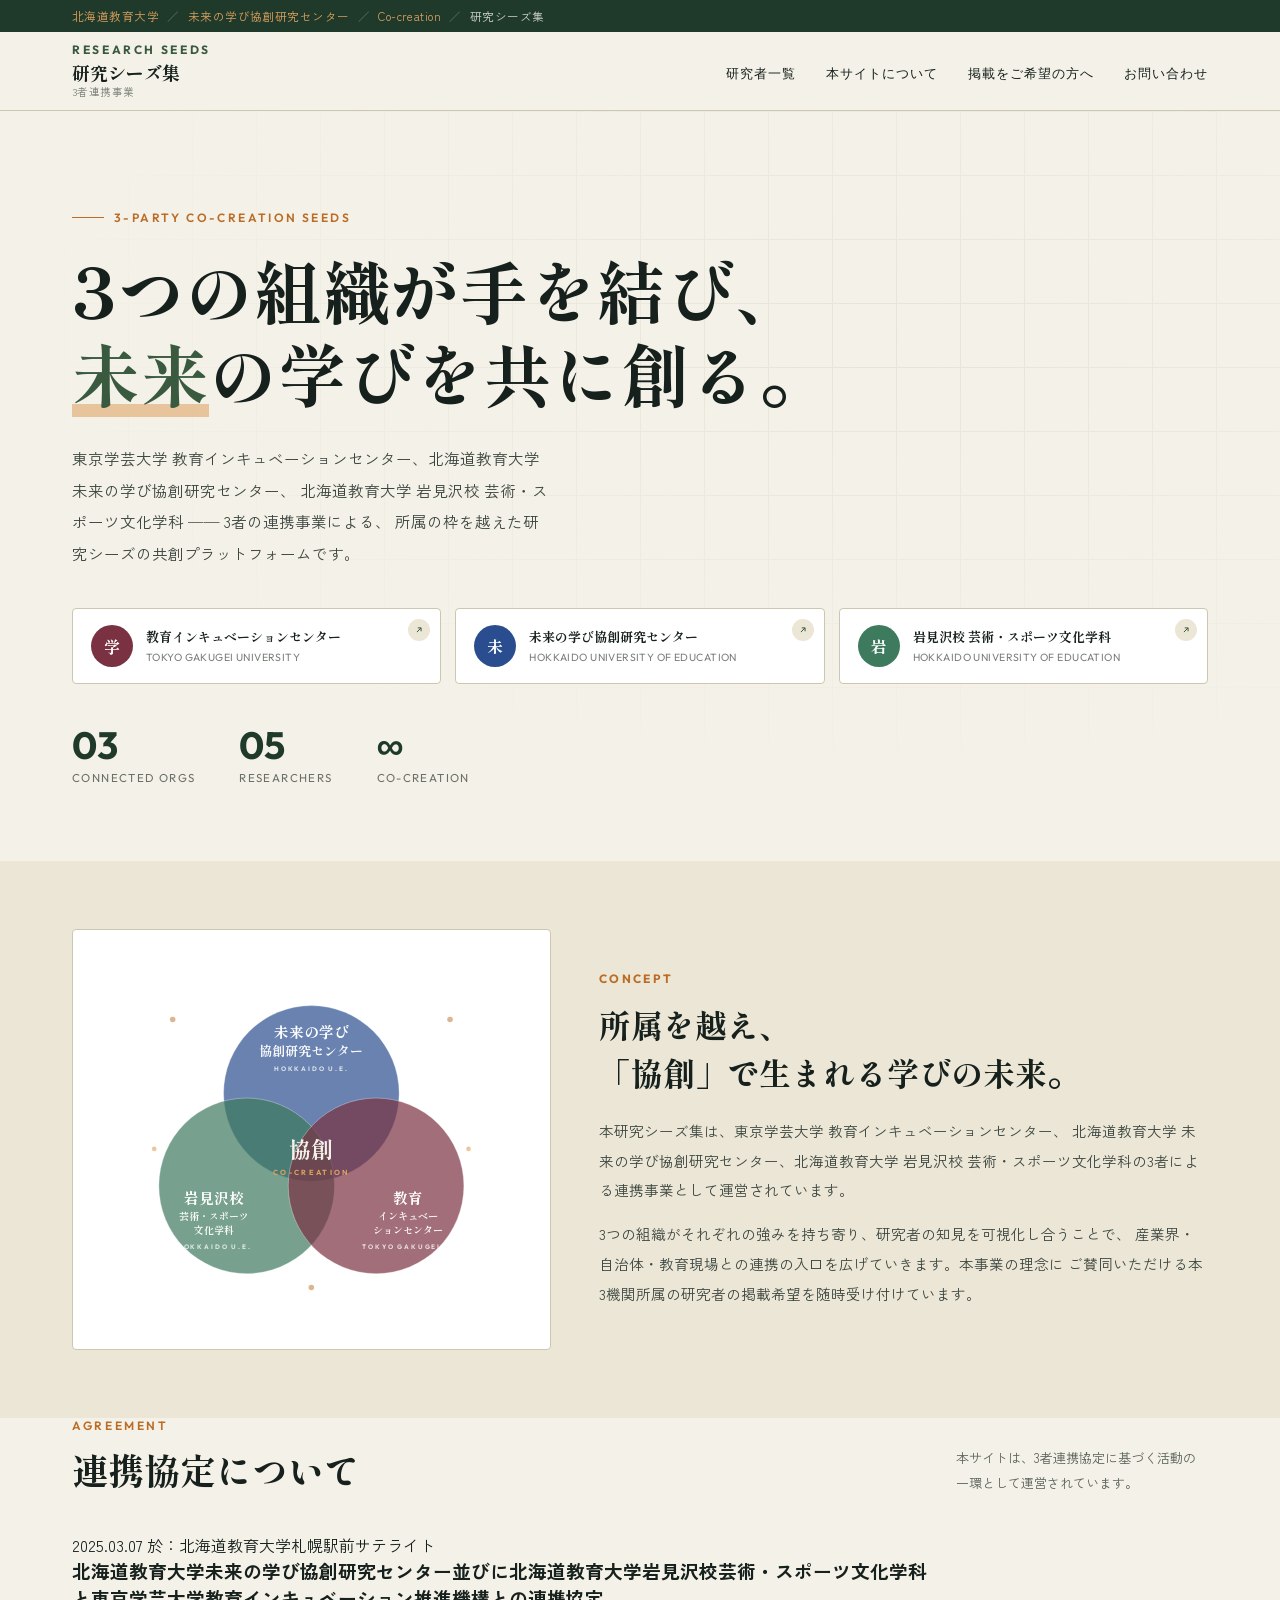
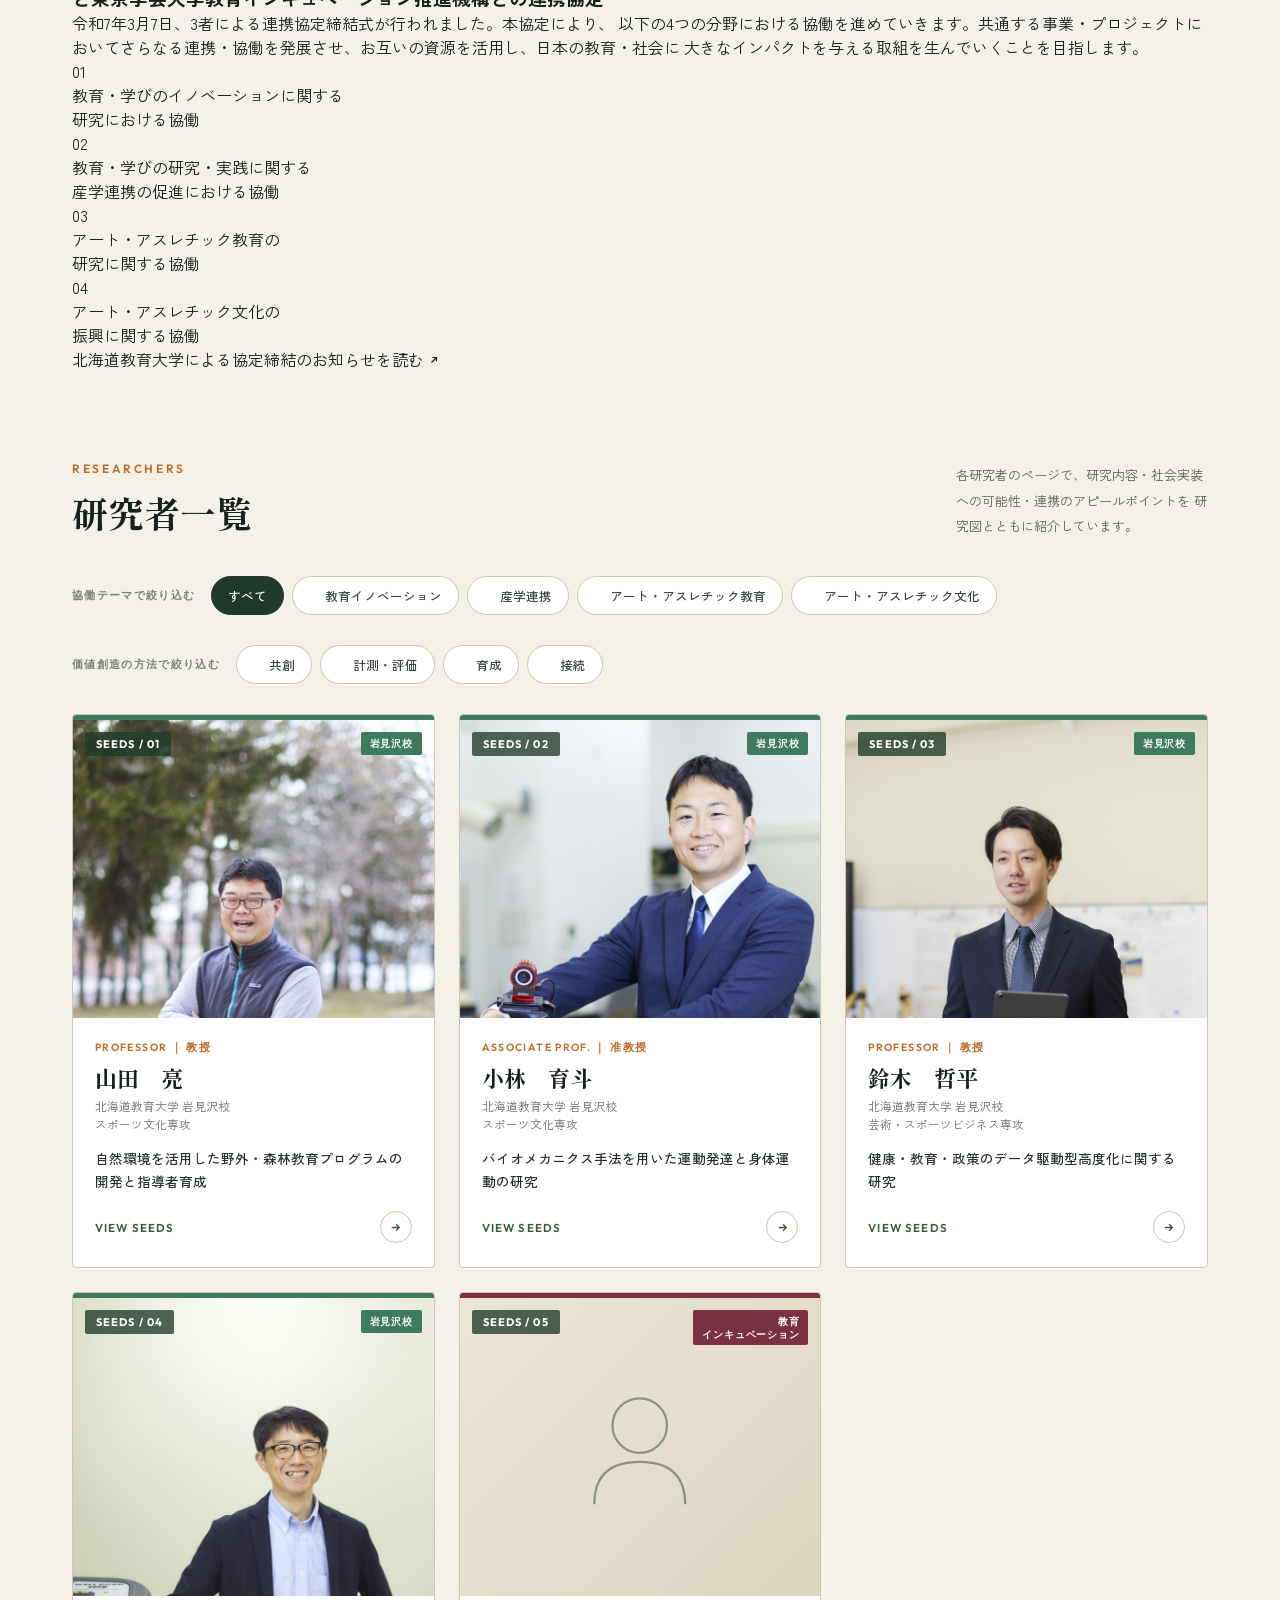
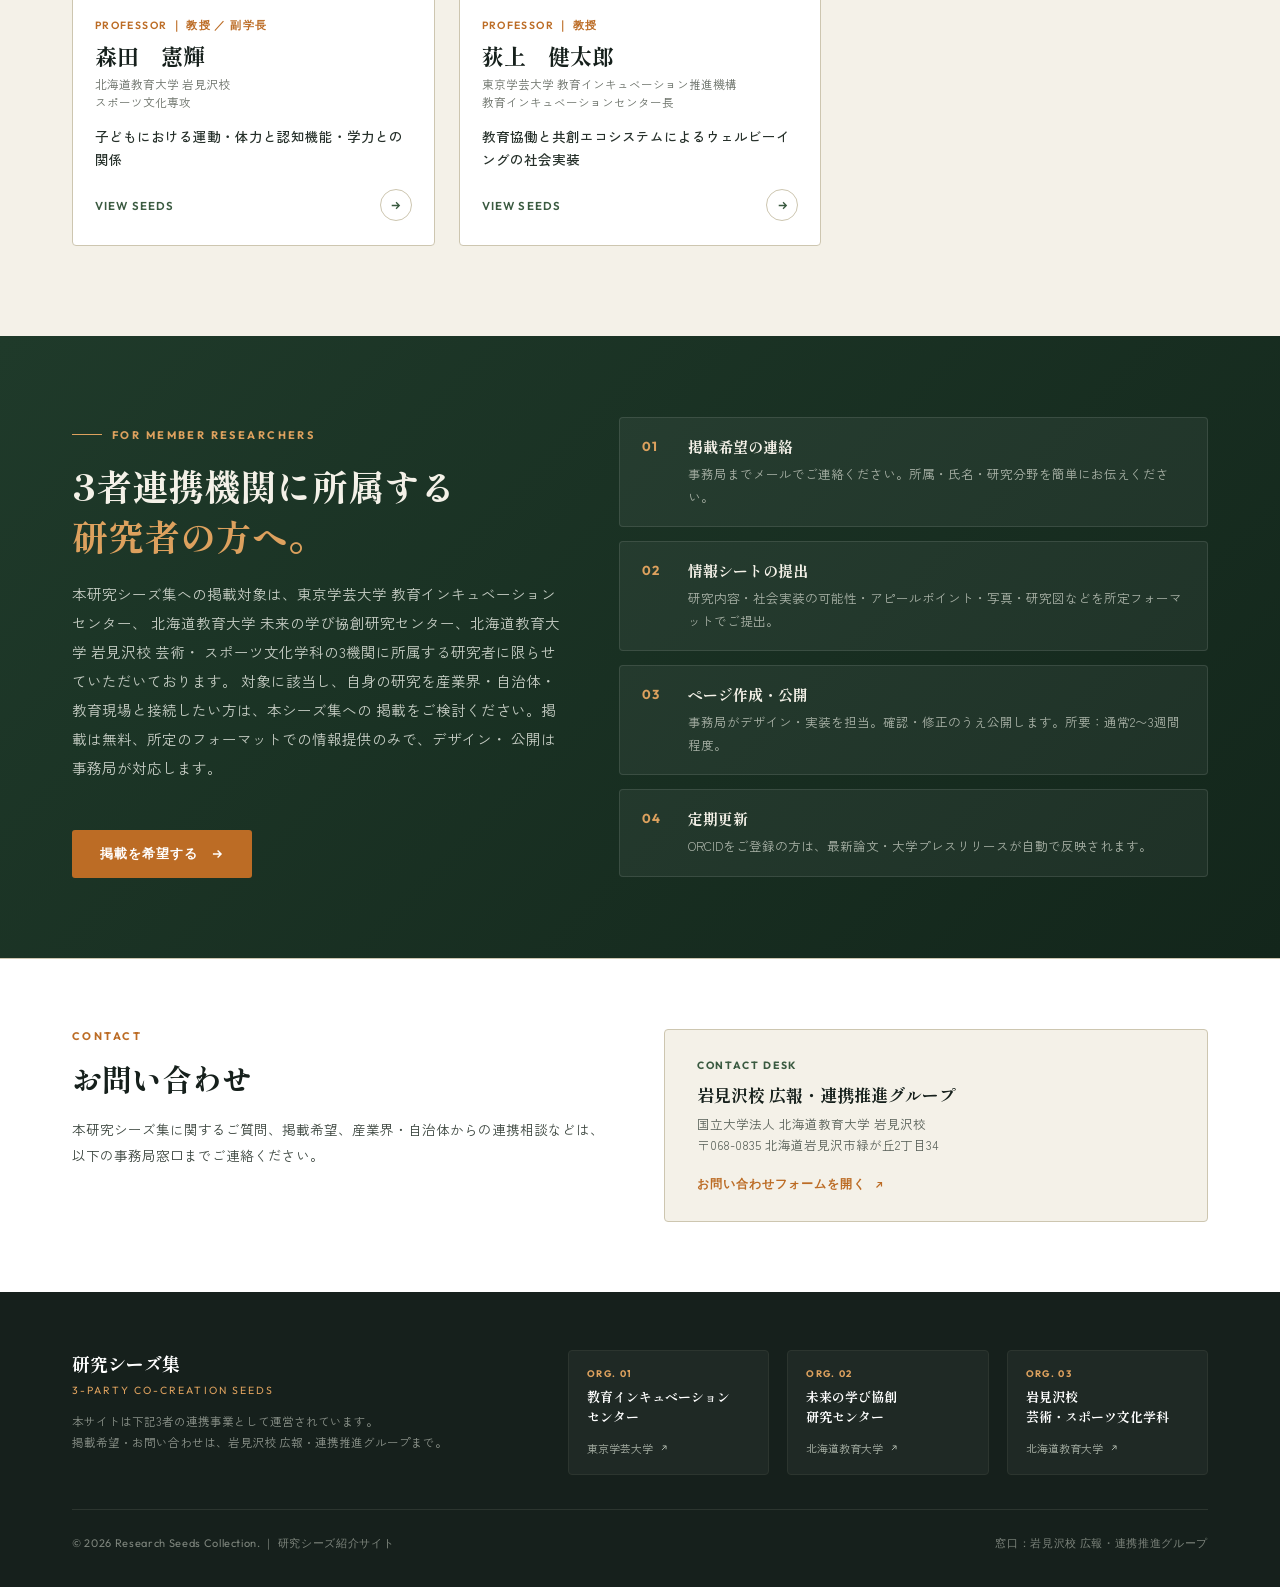
==== commit 217d9f07: "Update index.html" ====
--- a/index.html
+++ b/index.html
@@ -336,7 +336,7 @@
         <div class="card-body">
           <div class="card-role">PROFESSOR ｜ 教授 ／ 副学長</div>
           <div class="card-name">森田　憲輝</div>
-          <div class="card-affil">北海道教育大学 岩見沢校<br>保健体育</div>
+          <div class="card-affil">北海道教育大学 岩見沢校<br>スポーツ文化専攻</div>
           <div class="card-title">子どもにおける運動・体力と認知機能・学力との関係</div>
           <div class="card-link">
             <span>VIEW SEEDS</span>
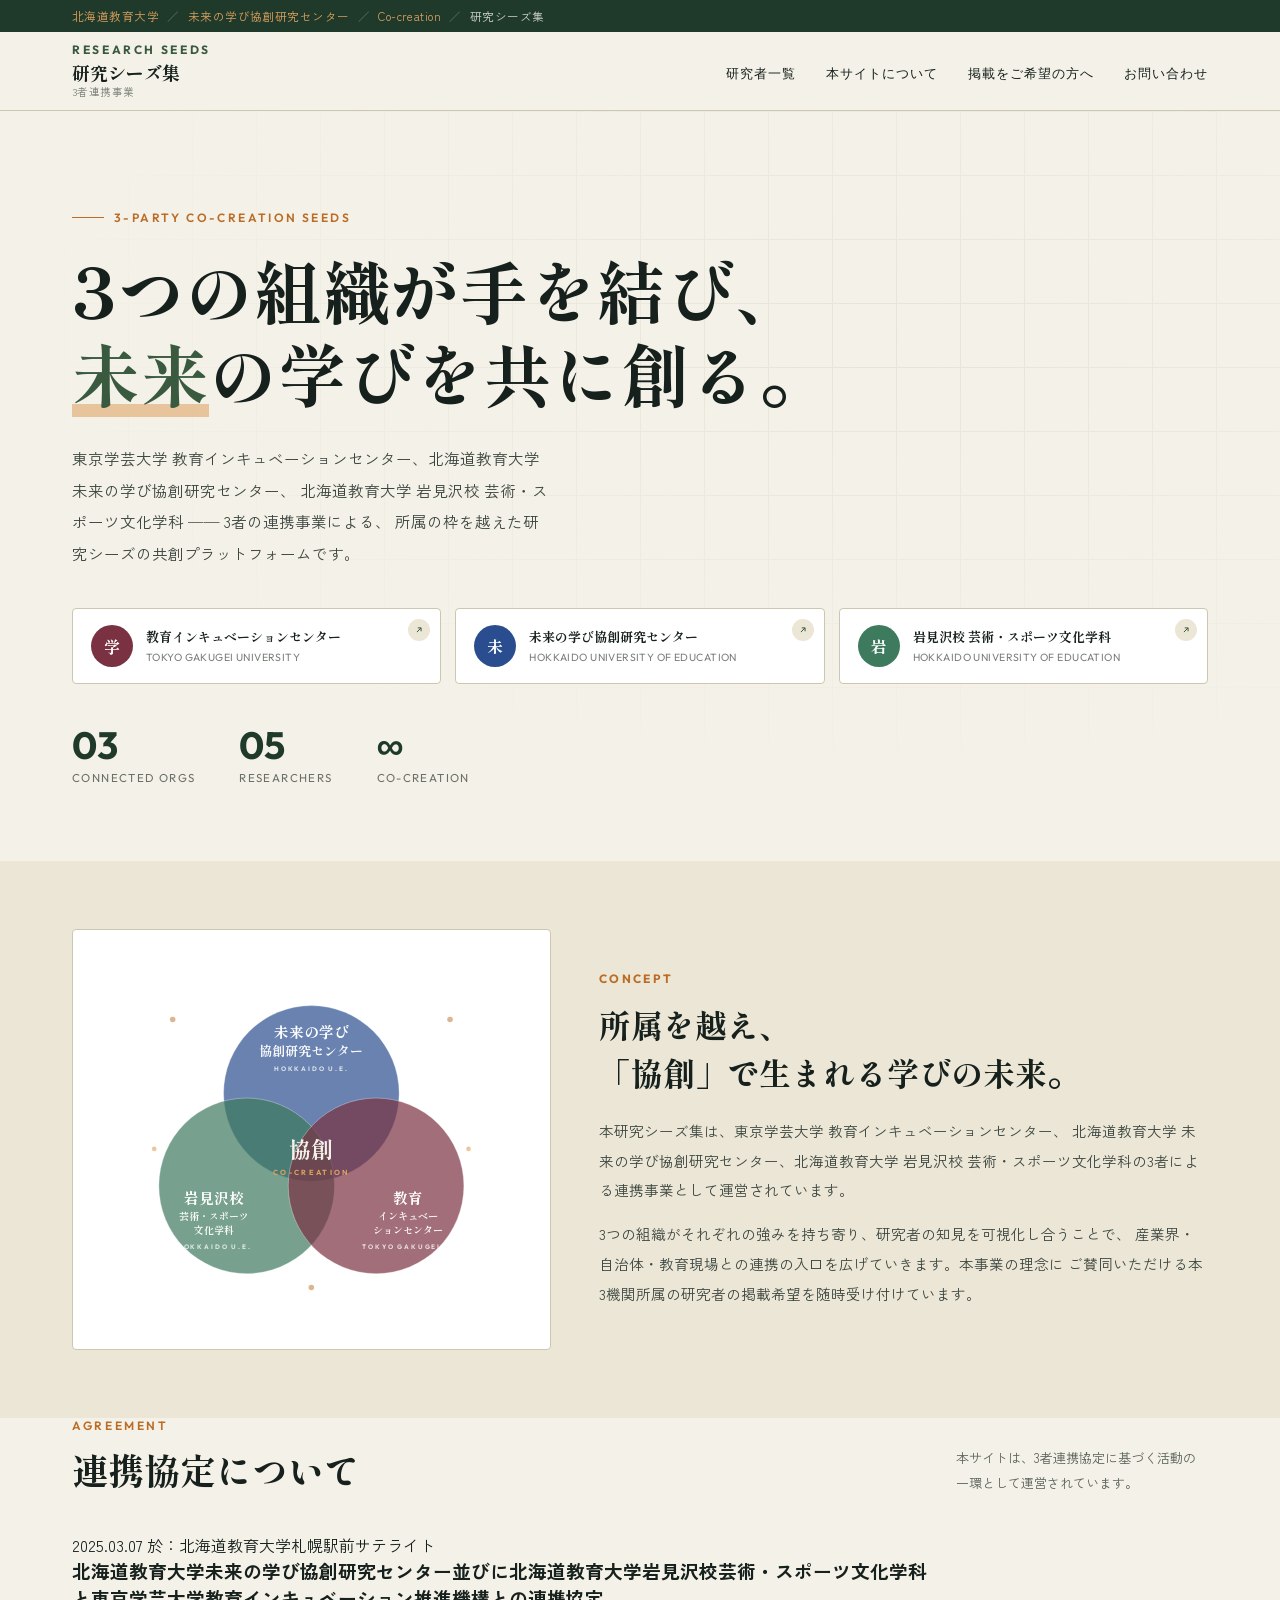
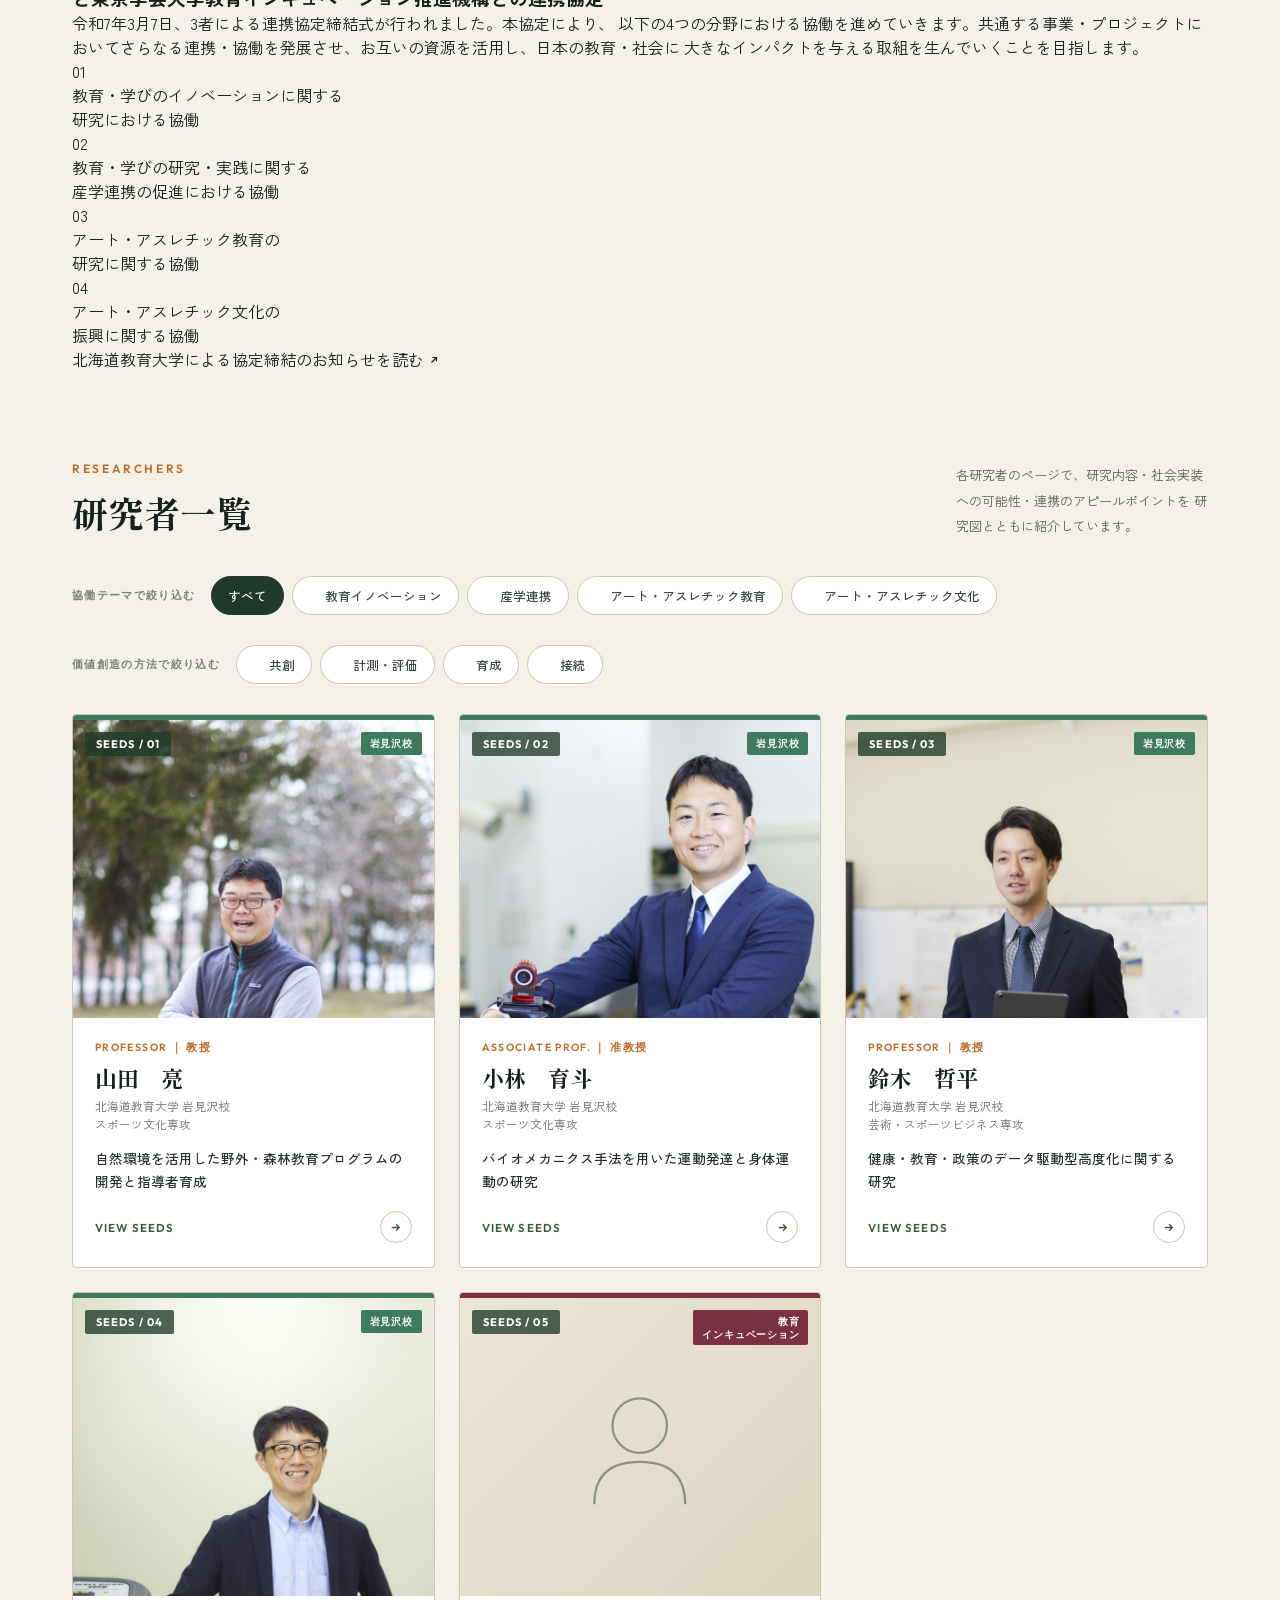
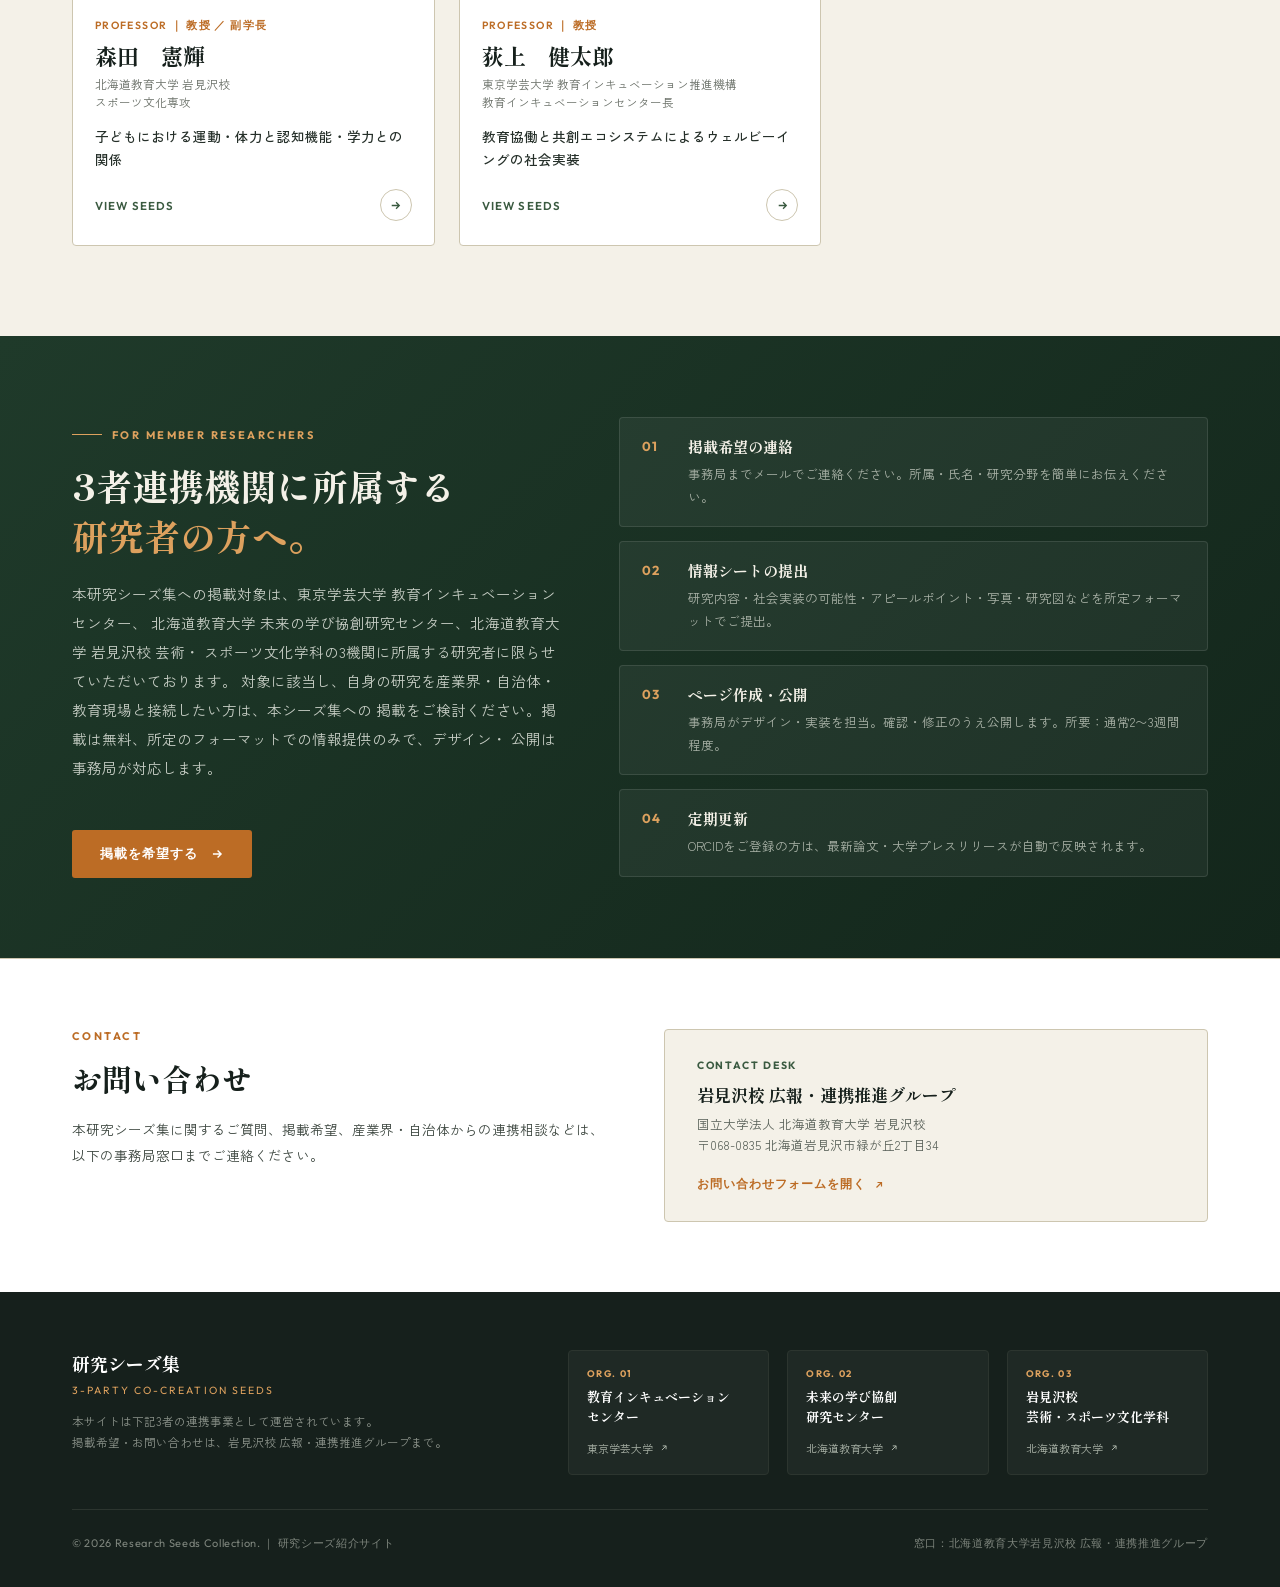
==== commit c0c0b8b5: "Update index.html" ====
--- a/index.html
+++ b/index.html
@@ -502,7 +502,7 @@
     </div>
     <div class="foot-bottom">
       <span>© 2026 Research Seeds Collection. ｜ 研究シーズ紹介サイト</span>
-      <span>窓口：岩見沢校 広報・連携推進グループ</span>
+      <span>窓口：北海道教育大学岩見沢校 広報・連携推進グループ</span>
     </div>
   </div>
 </footer>
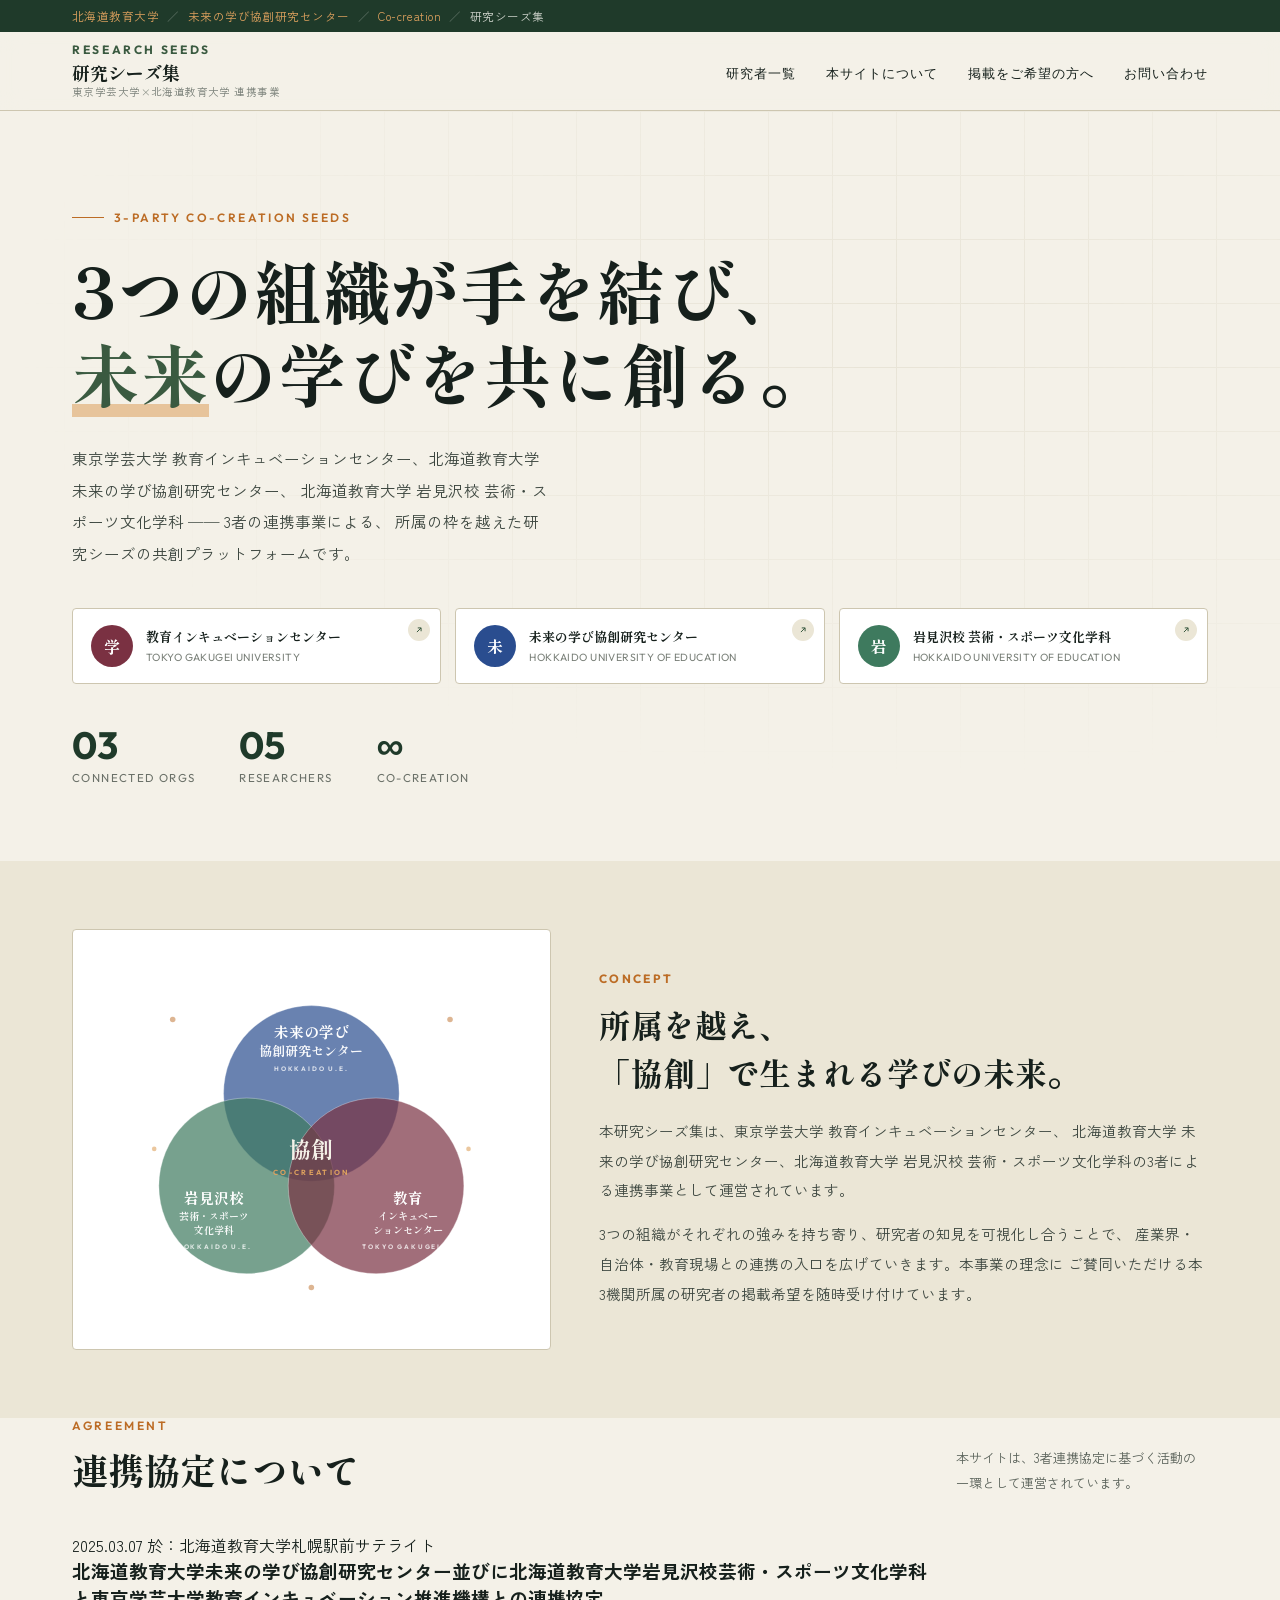
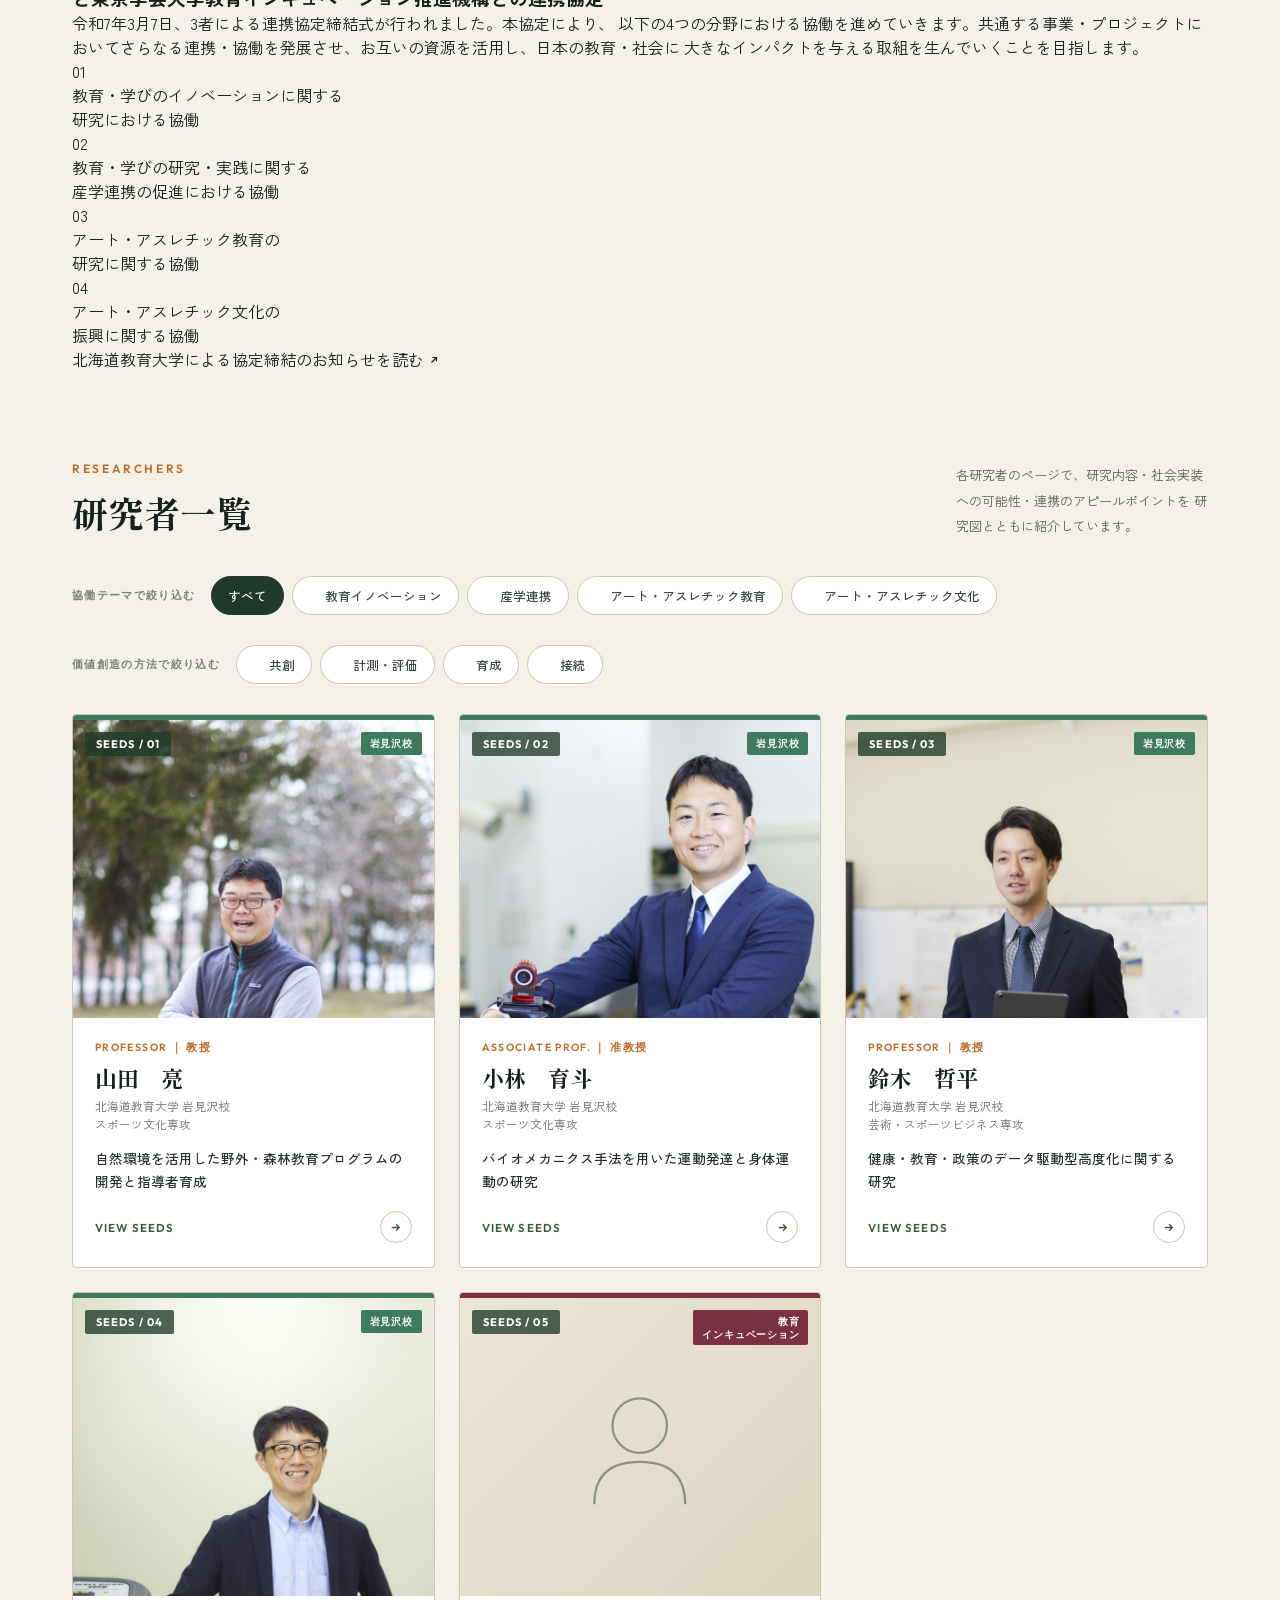
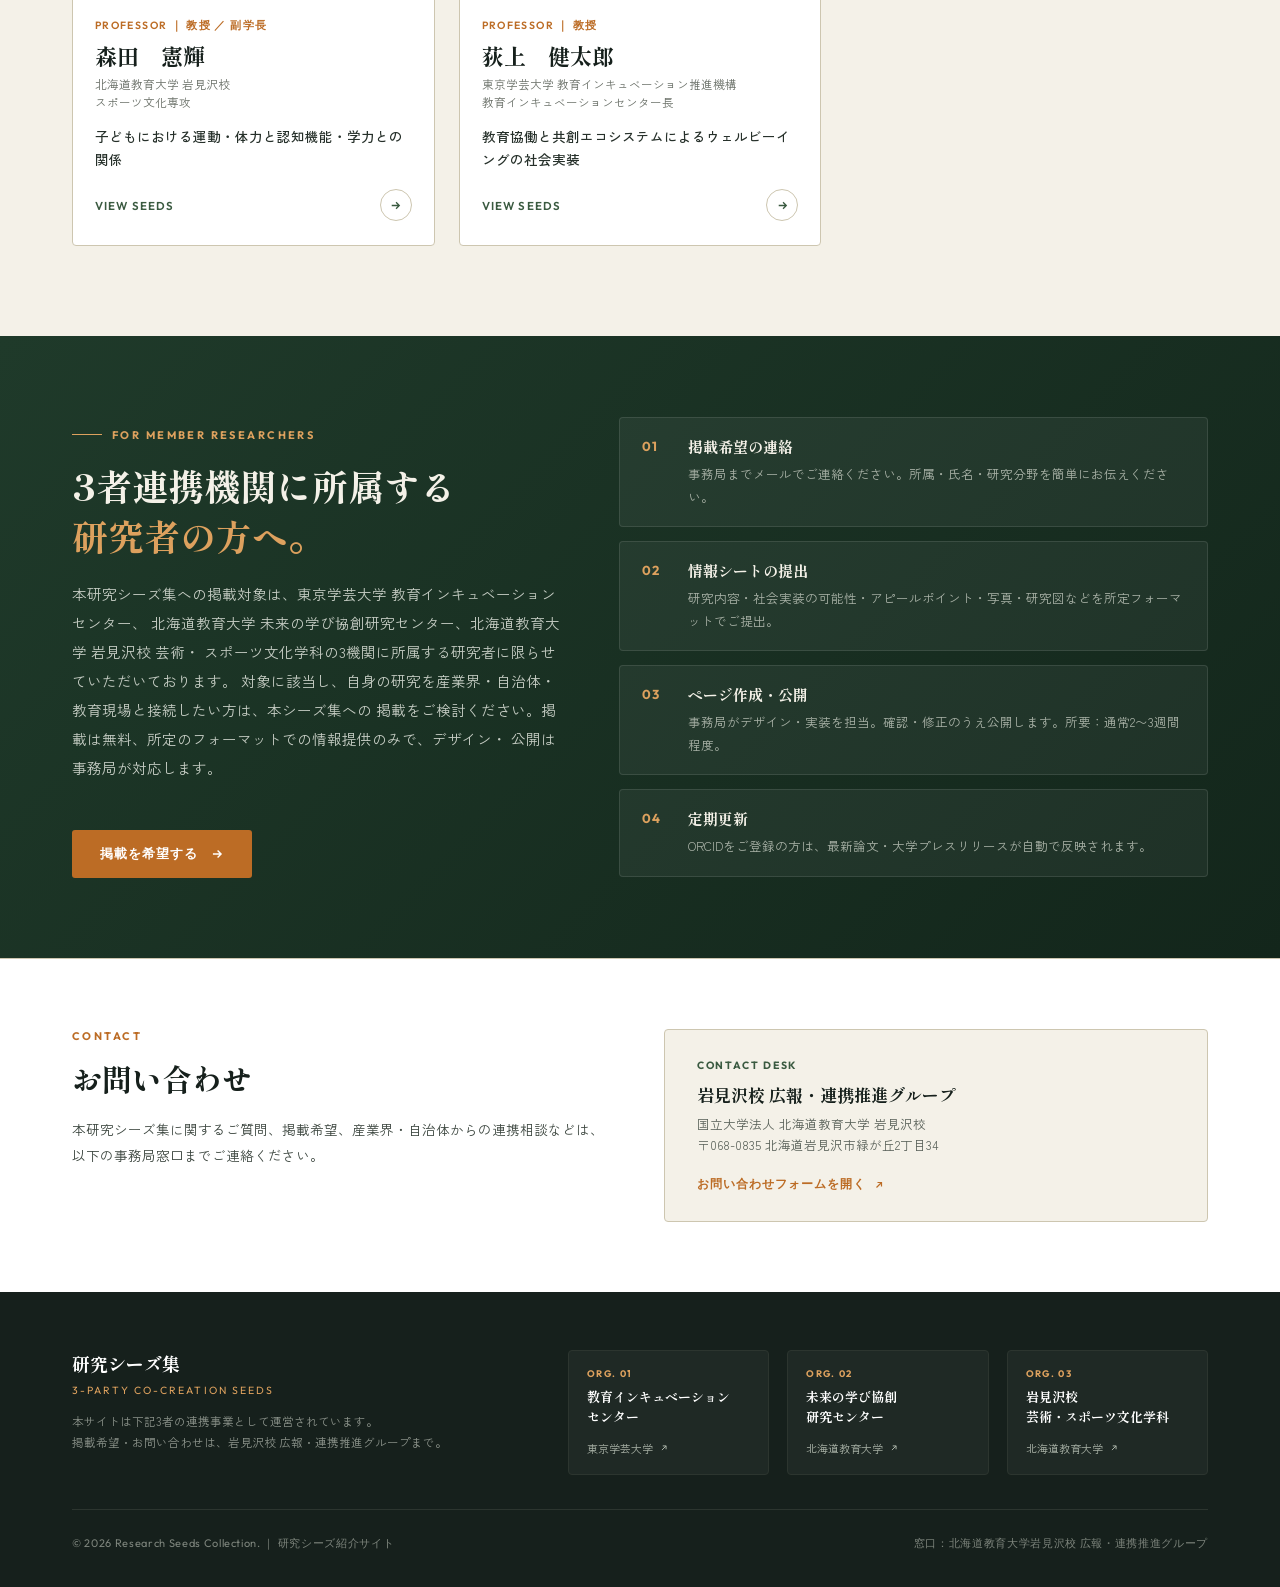
==== commit 6c1512f6: "Update index.html" ====
--- a/index.html
+++ b/index.html
@@ -3,7 +3,7 @@
 <head>
 <meta charset="UTF-8">
 <meta name="viewport" content="width=device-width, initial-scale=1">
-<title>研究シーズ集 ｜ 3者連携事業</title>
+<title>研究シーズ集｜東京学芸大学×北海道教育大学 連携事業</title>
 <link rel="preconnect" href="https://fonts.googleapis.com">
 <link rel="preconnect" href="https://fonts.gstatic.com" crossorigin>
 <link href="https://fonts.googleapis.com/css2?family=Zen+Kaku+Gothic+New:wght@400;500;700;900&family=Shippori+Mincho:wght@600;700;800&family=Outfit:wght@300;400;500;600;700&display=swap" rel="stylesheet">
@@ -29,7 +29,7 @@
   <div class="brand">
     <span class="mark">RESEARCH SEEDS</span>
     <span class="jp">研究シーズ集</span>
-    <span class="sub">3者連携事業</span>
+    <span class="sub">東京学芸大学×北海道教育大学 連携事業</span>
   </div>
   <ul>
     <li><a href="#researchers">研究者一覧</a></li>
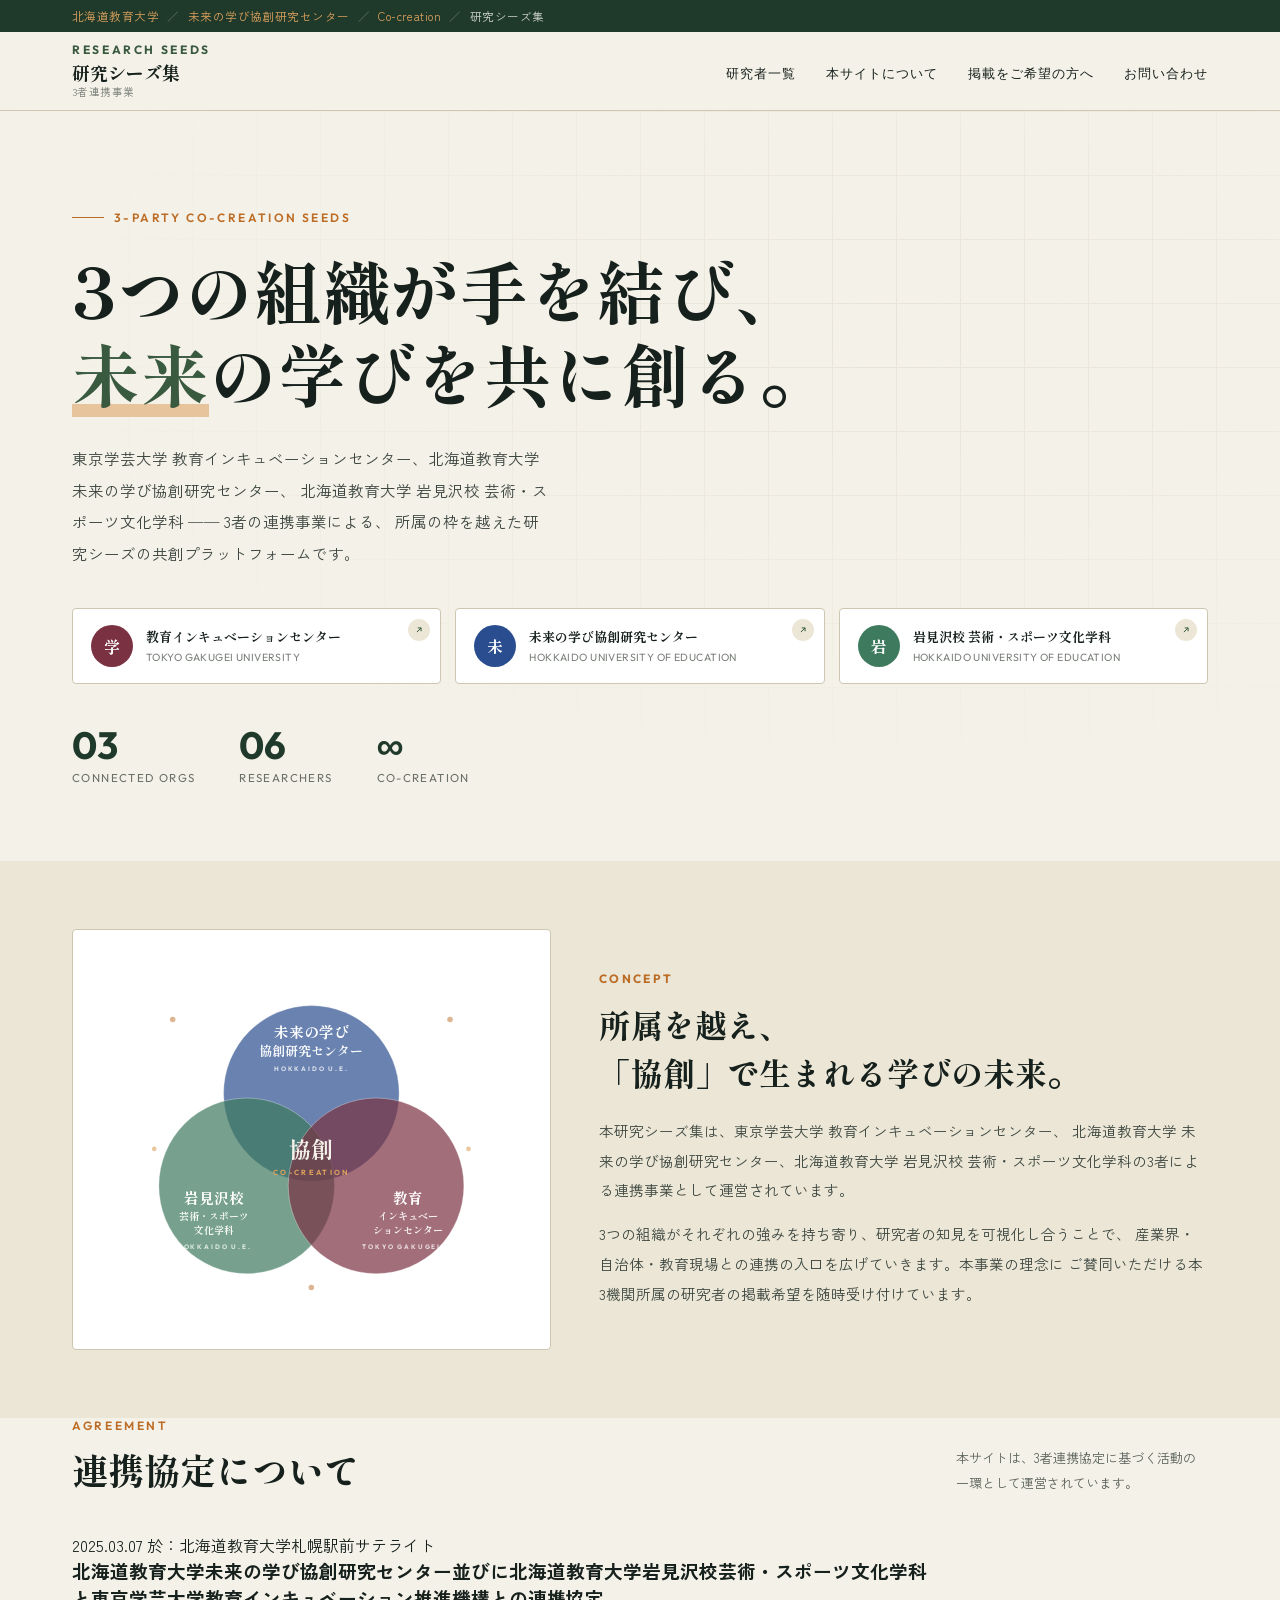
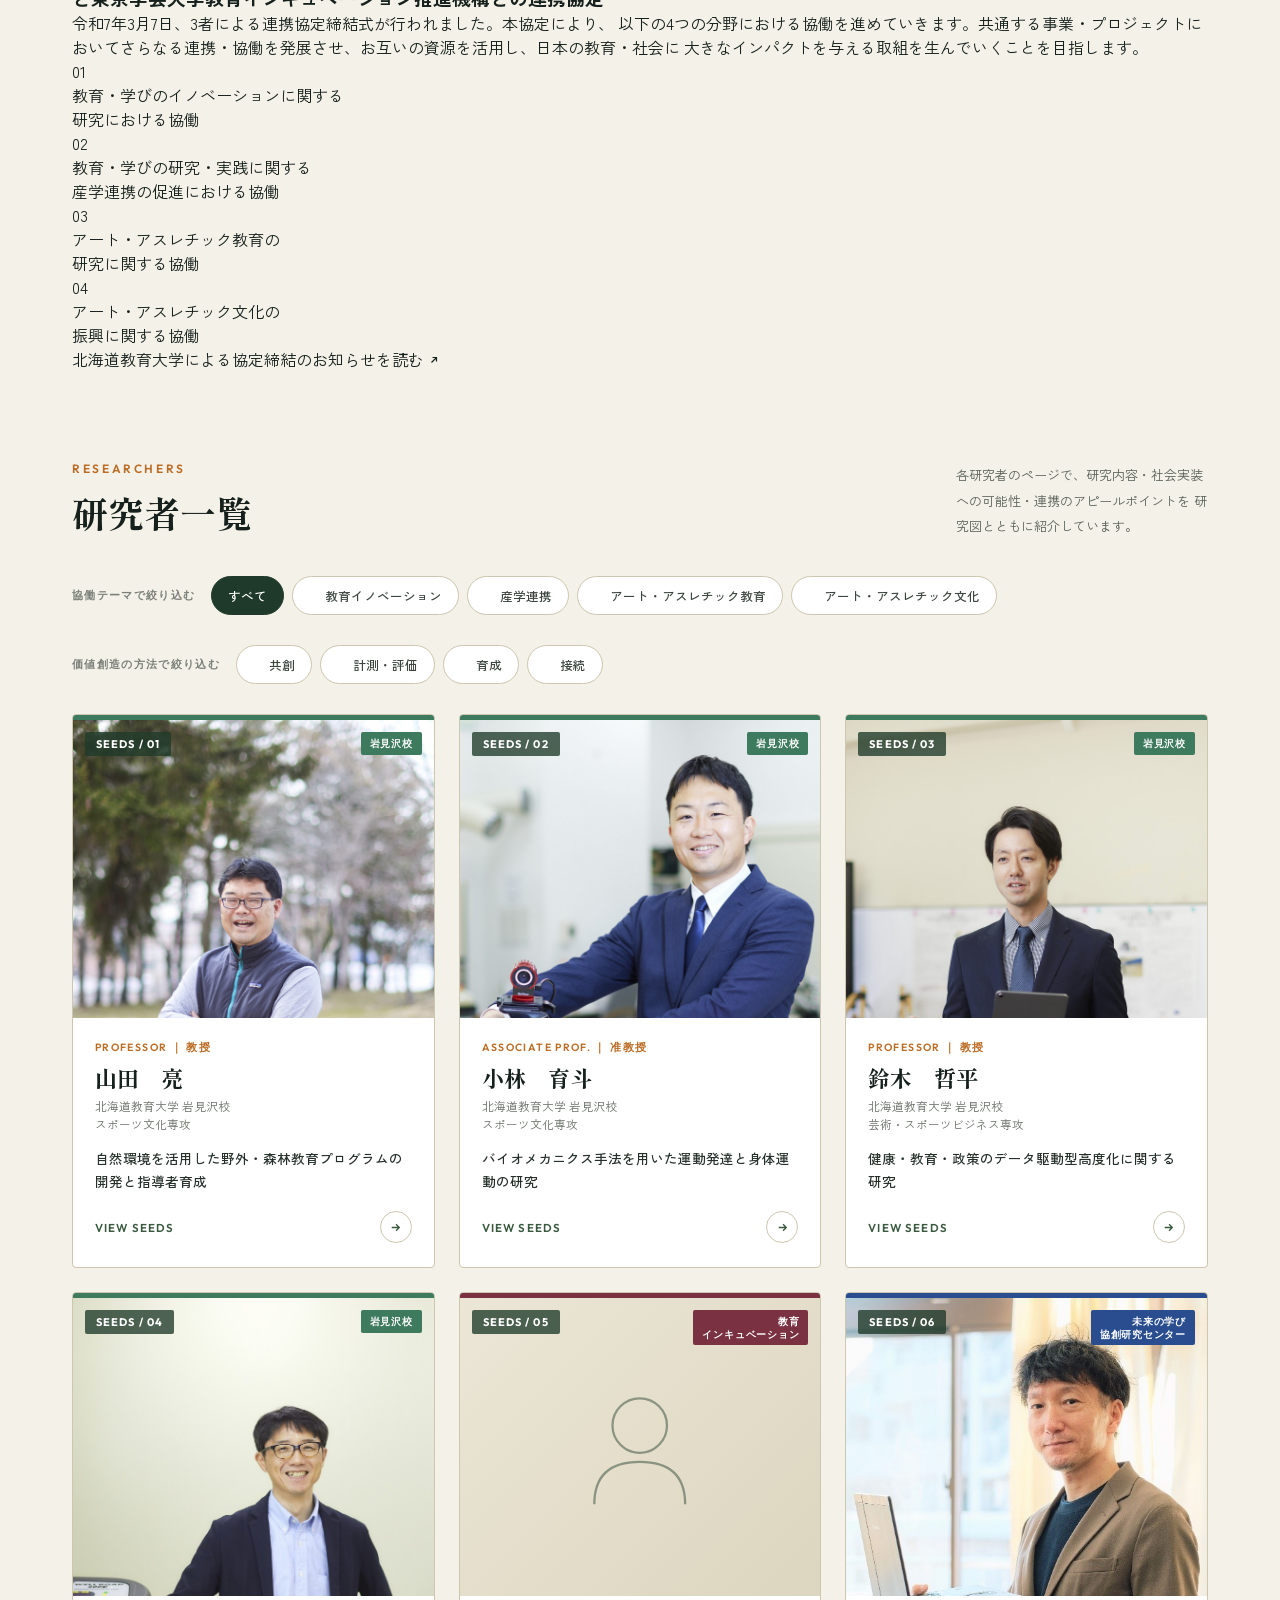
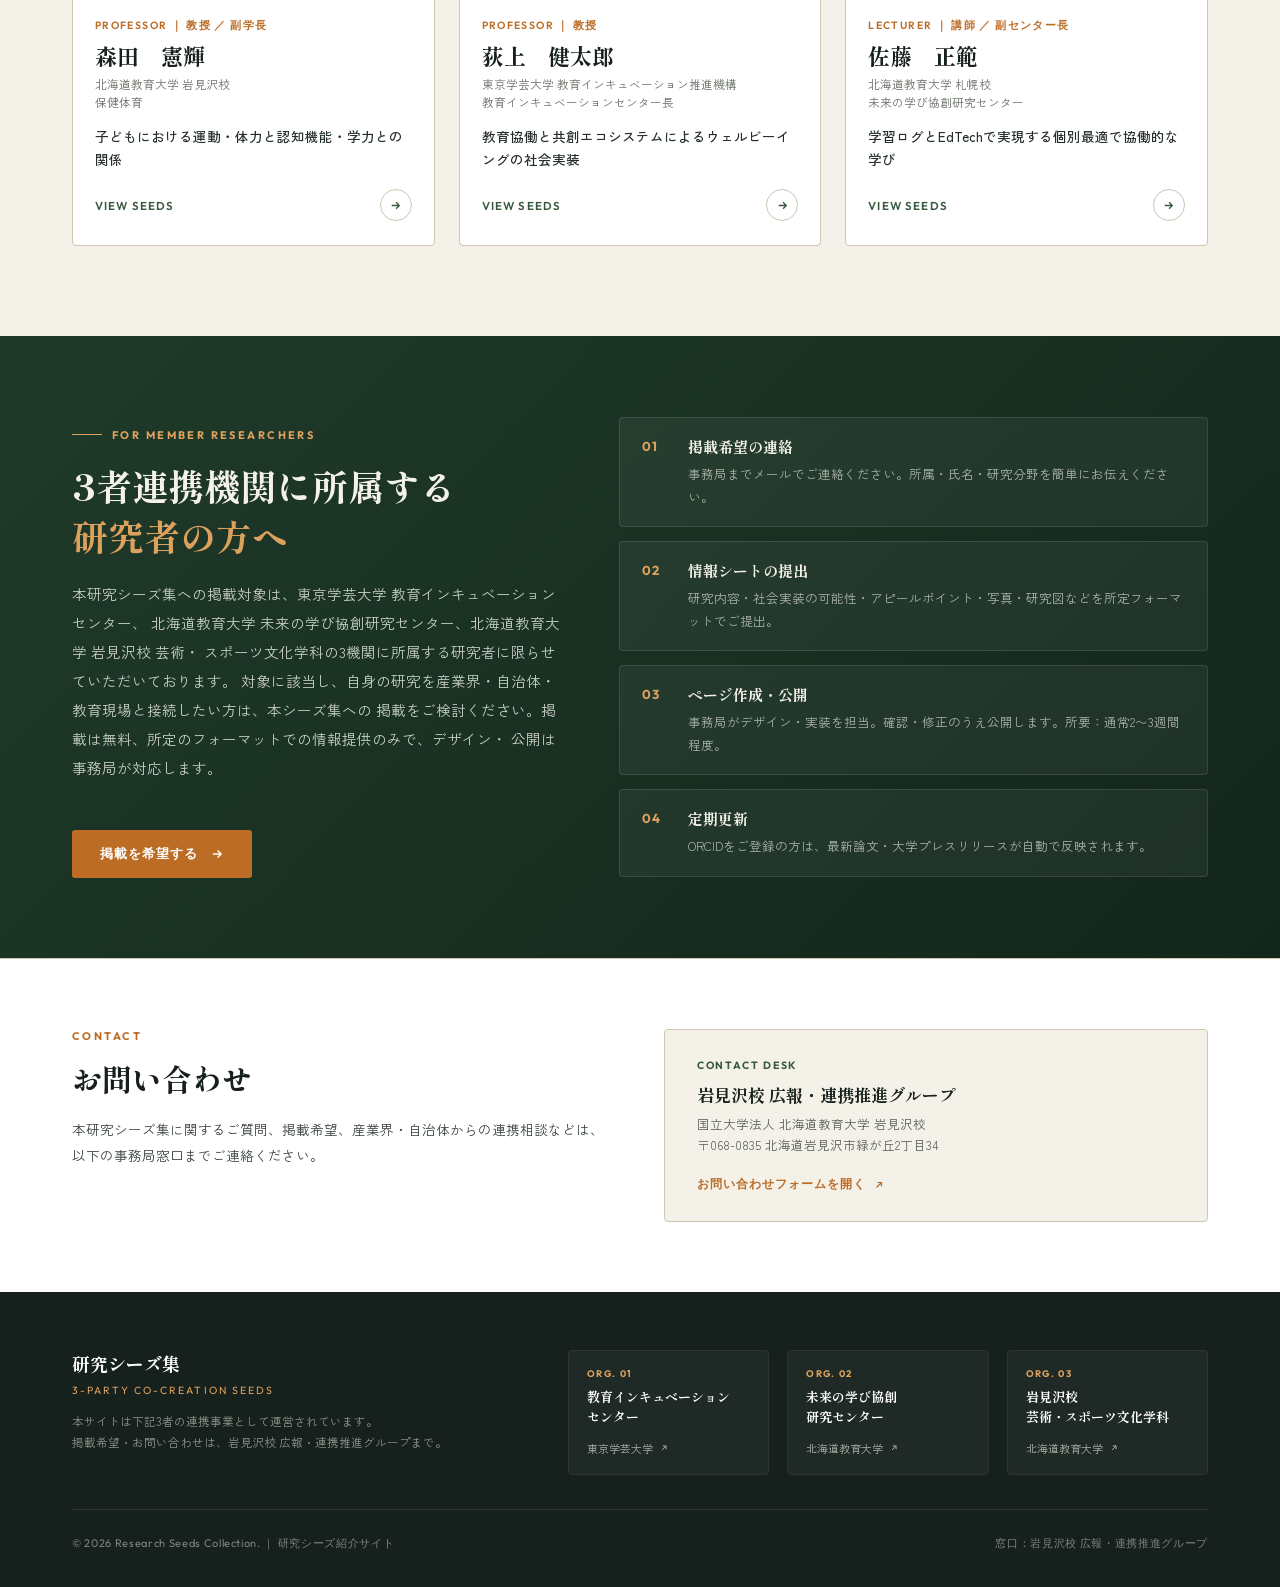
==== commit af8b5833: "Update index.html" ====
--- a/index.html
+++ b/index.html
@@ -3,7 +3,7 @@
 <head>
 <meta charset="UTF-8">
 <meta name="viewport" content="width=device-width, initial-scale=1">
-<title>研究シーズ集｜東京学芸大学×北海道教育大学 連携事業</title>
+<title>研究シーズ集 ｜ 3者連携事業</title>
 <link rel="preconnect" href="https://fonts.googleapis.com">
 <link rel="preconnect" href="https://fonts.gstatic.com" crossorigin>
 <link href="https://fonts.googleapis.com/css2?family=Zen+Kaku+Gothic+New:wght@400;500;700;900&family=Shippori+Mincho:wght@600;700;800&family=Outfit:wght@300;400;500;600;700&display=swap" rel="stylesheet">
@@ -29,7 +29,7 @@
   <div class="brand">
     <span class="mark">RESEARCH SEEDS</span>
     <span class="jp">研究シーズ集</span>
-    <span class="sub">東京学芸大学×北海道教育大学 連携事業</span>
+    <span class="sub">3者連携事業</span>
   </div>
   <ul>
     <li><a href="#researchers">研究者一覧</a></li>
@@ -81,7 +81,7 @@
 
     <div class="hero-stats">
       <div class="stat"><div class="num">03</div><div class="lab">CONNECTED ORGS</div></div>
-      <div class="stat"><div class="num">05</div><div class="lab">RESEARCHERS</div></div>
+      <div class="stat"><div class="num">06</div><div class="lab">RESEARCHERS</div></div>
       <div class="stat"><div class="num">∞</div><div class="lab">CO-CREATION</div></div>
     </div>
   </div>
@@ -336,7 +336,7 @@
         <div class="card-body">
           <div class="card-role">PROFESSOR ｜ 教授 ／ 副学長</div>
           <div class="card-name">森田　憲輝</div>
-          <div class="card-affil">北海道教育大学 岩見沢校<br>スポーツ文化専攻</div>
+          <div class="card-affil">北海道教育大学 岩見沢校<br>保健体育</div>
           <div class="card-title">子どもにおける運動・体力と認知機能・学力との関係</div>
           <div class="card-link">
             <span>VIEW SEEDS</span>
@@ -377,6 +377,34 @@
         </div>
       </a>
 
+      <!-- Sato: 教育イノベーション, 産学連携 / 共創, 計測・評価, 育成, 接続 -->
+      <a class="card reveal" data-tags="t-edu t-ind v-co v-me v-cu v-cn" href="sato.html">
+        <div class="card-univ-bar" style="background:#2a4d8f"></div>
+        <div class="card-photo">
+          <img src="assets/sato.jpg" alt="佐藤 正範">
+          <span class="card-no">SEEDS / 06</span>
+          <span class="card-univ-badge" style="background:#2a4d8f">未来の学び<br>協創研究センター</span>
+          <div class="card-tagrow">
+            <span class="ctag t-edu">教育イノベーション</span>
+            <span class="ctag t-ind">産学連携</span>
+            <span class="ctag v-co">共創</span>
+            <span class="ctag v-me">計測・評価</span>
+            <span class="ctag v-cu">育成</span>
+            <span class="ctag v-cn">接続</span>
+          </div>
+        </div>
+        <div class="card-body">
+          <div class="card-role">LECTURER ｜ 講師 ／ 副センター長</div>
+          <div class="card-name">佐藤　正範</div>
+          <div class="card-affil">北海道教育大学 札幌校<br>未来の学び協創研究センター</div>
+          <div class="card-title">学習ログとEdTechで実現する個別最適で協働的な学び</div>
+          <div class="card-link">
+            <span>VIEW SEEDS</span>
+            <span class="arr"><svg width="13" height="13" viewBox="0 0 24 24" fill="none" stroke-width="2.4"><path d="M5 12h14M13 6l6 6-6 6"/></svg></span>
+          </div>
+        </div>
+      </a>
+
     </div>
   </div>
 </section>
@@ -386,7 +414,7 @@
   <div class="wrap recruit-grid">
     <div class="reveal">
       <div class="recruit-eyebrow">FOR MEMBER RESEARCHERS</div>
-      <h2>3者連携機関に所属する<br><span class="hl">研究者の方へ。</span></h2>
+      <h2>3者連携機関に所属する<br><span class="hl">研究者の方へ</span></h2>
       <p class="lead">
         本研究シーズ集への掲載対象は、東京学芸大学 教育インキュベーションセンター、
         北海道教育大学 未来の学び協創研究センター、北海道教育大学 岩見沢校 芸術・
@@ -502,7 +530,7 @@
     </div>
     <div class="foot-bottom">
       <span>© 2026 Research Seeds Collection. ｜ 研究シーズ紹介サイト</span>
-      <span>窓口：北海道教育大学岩見沢校 広報・連携推進グループ</span>
+      <span>窓口：岩見沢校 広報・連携推進グループ</span>
     </div>
   </div>
 </footer>
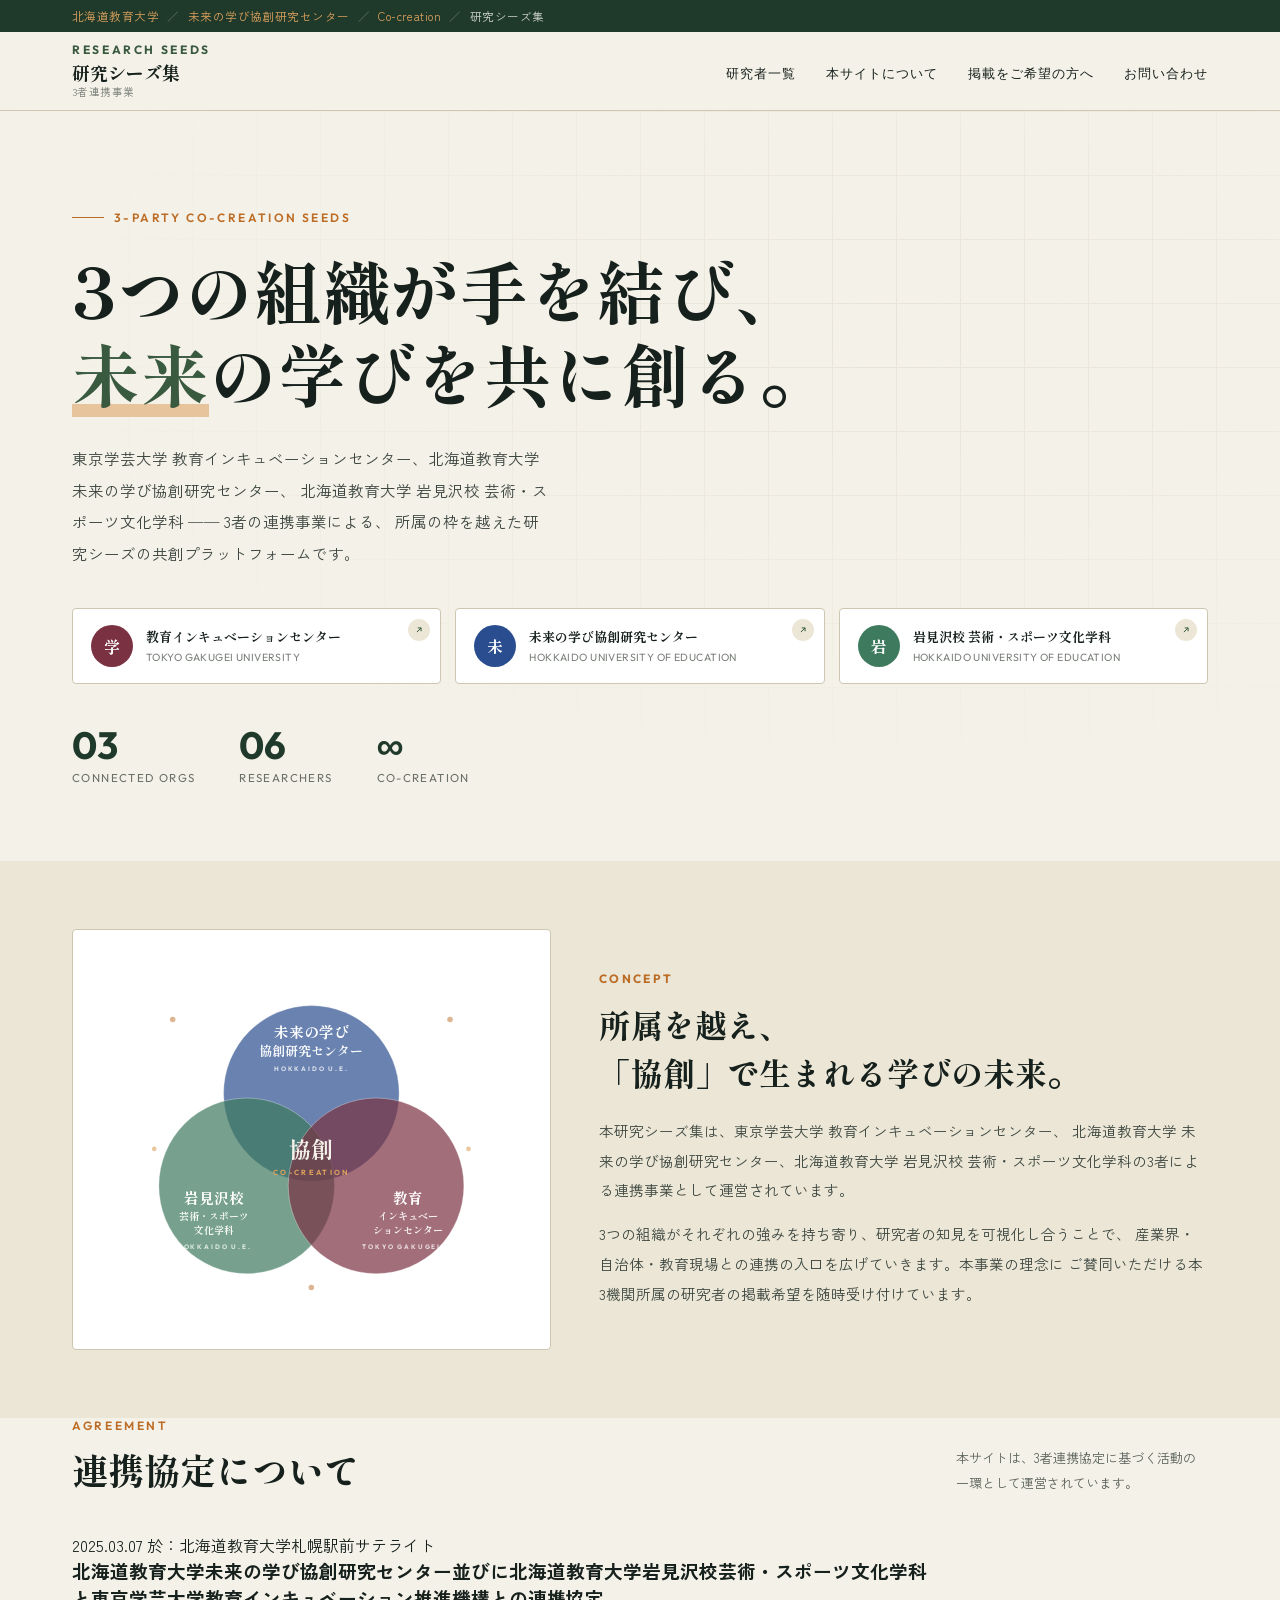
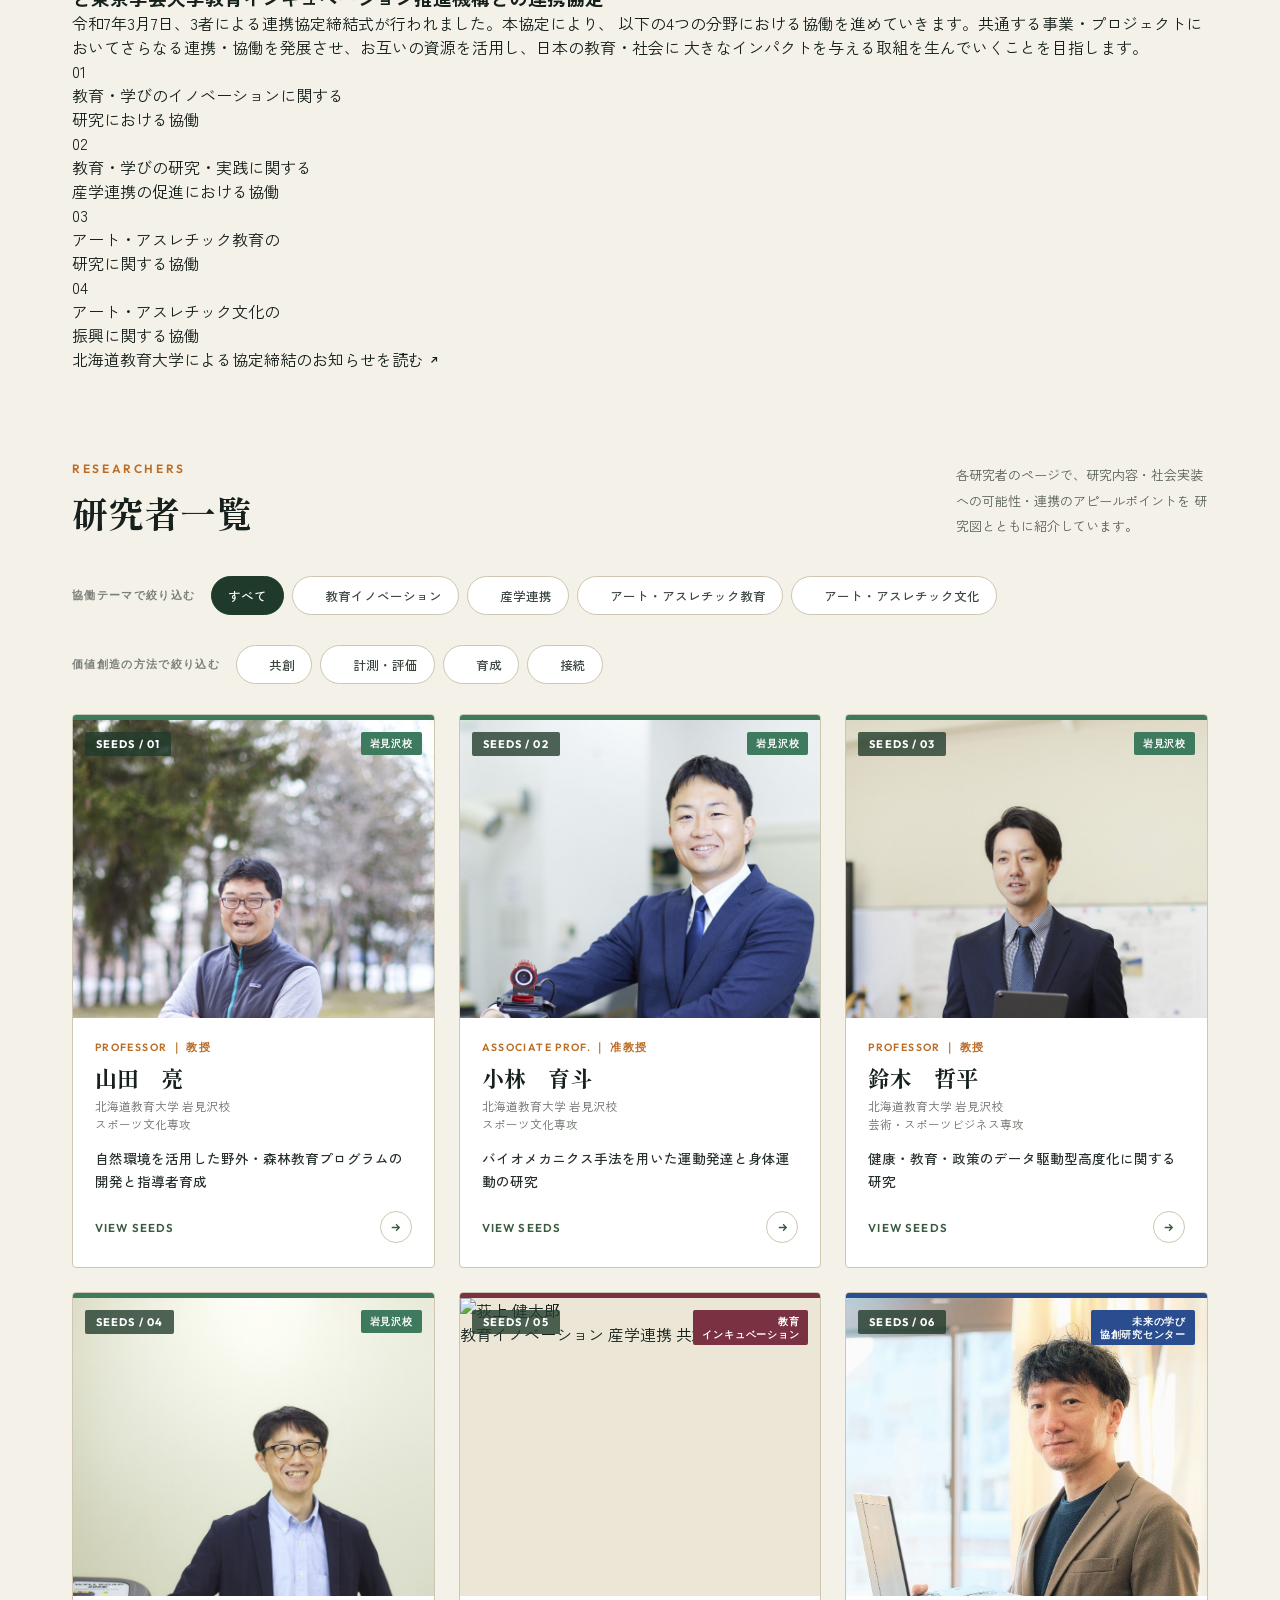
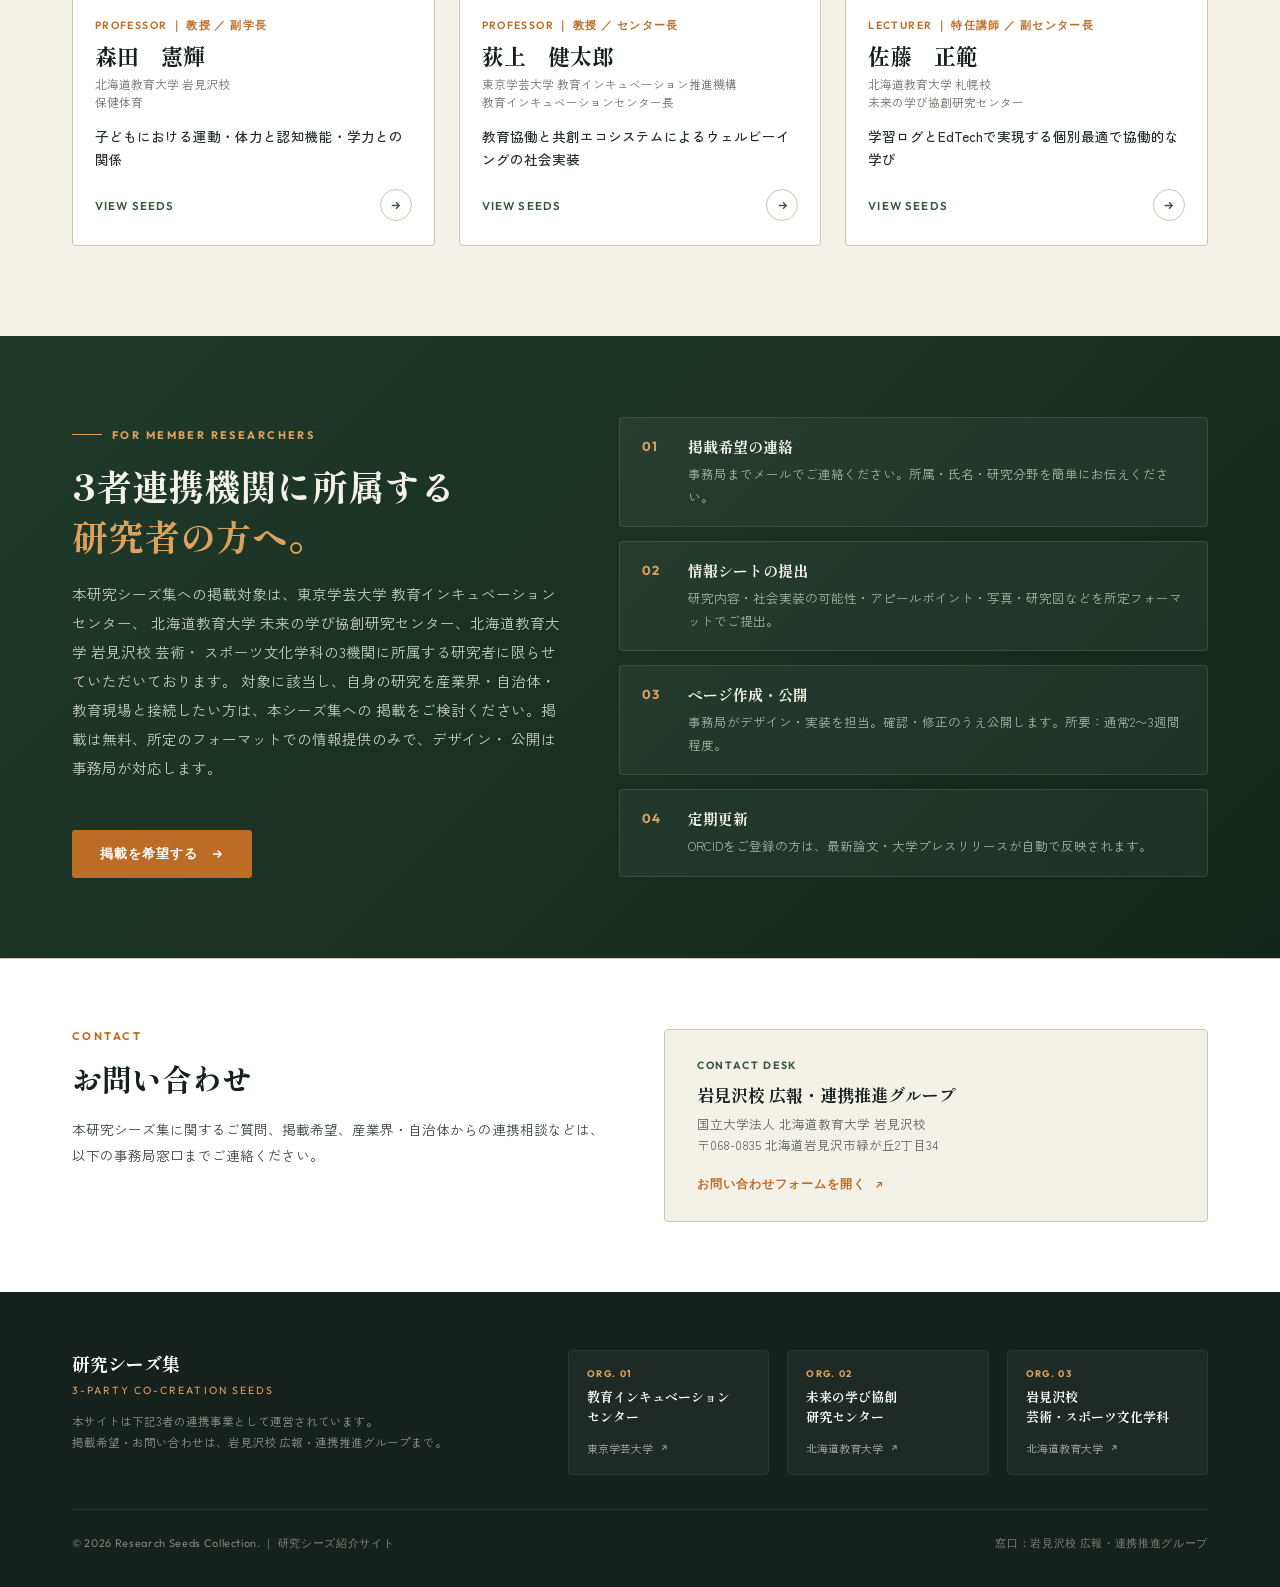
==== commit f3af45e3: "Revise Ogiue and Sato details in index.html Updated roles and tags for Ogiue and Sato sections. Adju" ====
--- a/index.html
+++ b/index.html
@@ -345,28 +345,23 @@
         </div>
       </a>
 
-      <!-- Ogiue: 教育イノベーション, 産学連携, アート・アスレチック文化 / 共創, 接続 -->
-      <a class="card reveal" data-tags="t-edu t-ind t-aac v-co v-cn" href="ogiue.html">
+      <!-- Ogiue: 教育イノベーション, 産学連携 / 共創, 育成, 接続 -->
+      <a class="card reveal" data-tags="t-edu t-ind v-co v-cu v-cn" href="ogiue.html">
         <div class="card-univ-bar" style="background:#7a3142"></div>
         <div class="card-photo">
-          <div class="placeholder">
-            <svg viewBox="0 0 100 100" xmlns="http://www.w3.org/2000/svg">
-              <circle cx="50" cy="36" r="18" fill="none" stroke="#1f3a2a" stroke-width="1.5"/>
-              <path d="M20 88 Q20 60 50 60 Q80 60 80 88" fill="none" stroke="#1f3a2a" stroke-width="1.5"/>
-            </svg>
-          </div>
+          <img src="assets/ogiue.jpg" alt="荻上 健太郎">
           <span class="card-no">SEEDS / 05</span>
           <span class="card-univ-badge" style="background:#7a3142">教育<br>インキュベーション</span>
           <div class="card-tagrow">
             <span class="ctag t-edu">教育イノベーション</span>
             <span class="ctag t-ind">産学連携</span>
-            <span class="ctag t-aac">アート・アスレチック文化</span>
             <span class="ctag v-co">共創</span>
+            <span class="ctag v-cu">育成</span>
             <span class="ctag v-cn">接続</span>
           </div>
         </div>
         <div class="card-body">
-          <div class="card-role">PROFESSOR ｜ 教授</div>
+          <div class="card-role">PROFESSOR ｜ 教授 ／ センター長</div>
           <div class="card-name">荻上　健太郎</div>
           <div class="card-affil">東京学芸大学 教育インキュベーション推進機構<br>教育インキュベーションセンター長</div>
           <div class="card-title">教育協働と共創エコシステムによるウェルビーイングの社会実装</div>
@@ -394,7 +389,7 @@
           </div>
         </div>
         <div class="card-body">
-          <div class="card-role">LECTURER ｜ 講師 ／ 副センター長</div>
+          <div class="card-role">LECTURER ｜ 特任講師 ／ 副センター長</div>
           <div class="card-name">佐藤　正範</div>
           <div class="card-affil">北海道教育大学 札幌校<br>未来の学び協創研究センター</div>
           <div class="card-title">学習ログとEdTechで実現する個別最適で協働的な学び</div>
@@ -414,7 +409,7 @@
   <div class="wrap recruit-grid">
     <div class="reveal">
       <div class="recruit-eyebrow">FOR MEMBER RESEARCHERS</div>
-      <h2>3者連携機関に所属する<br><span class="hl">研究者の方へ</span></h2>
+      <h2>3者連携機関に所属する<br><span class="hl">研究者の方へ。</span></h2>
       <p class="lead">
         本研究シーズ集への掲載対象は、東京学芸大学 教育インキュベーションセンター、
         北海道教育大学 未来の学び協創研究センター、北海道教育大学 岩見沢校 芸術・
